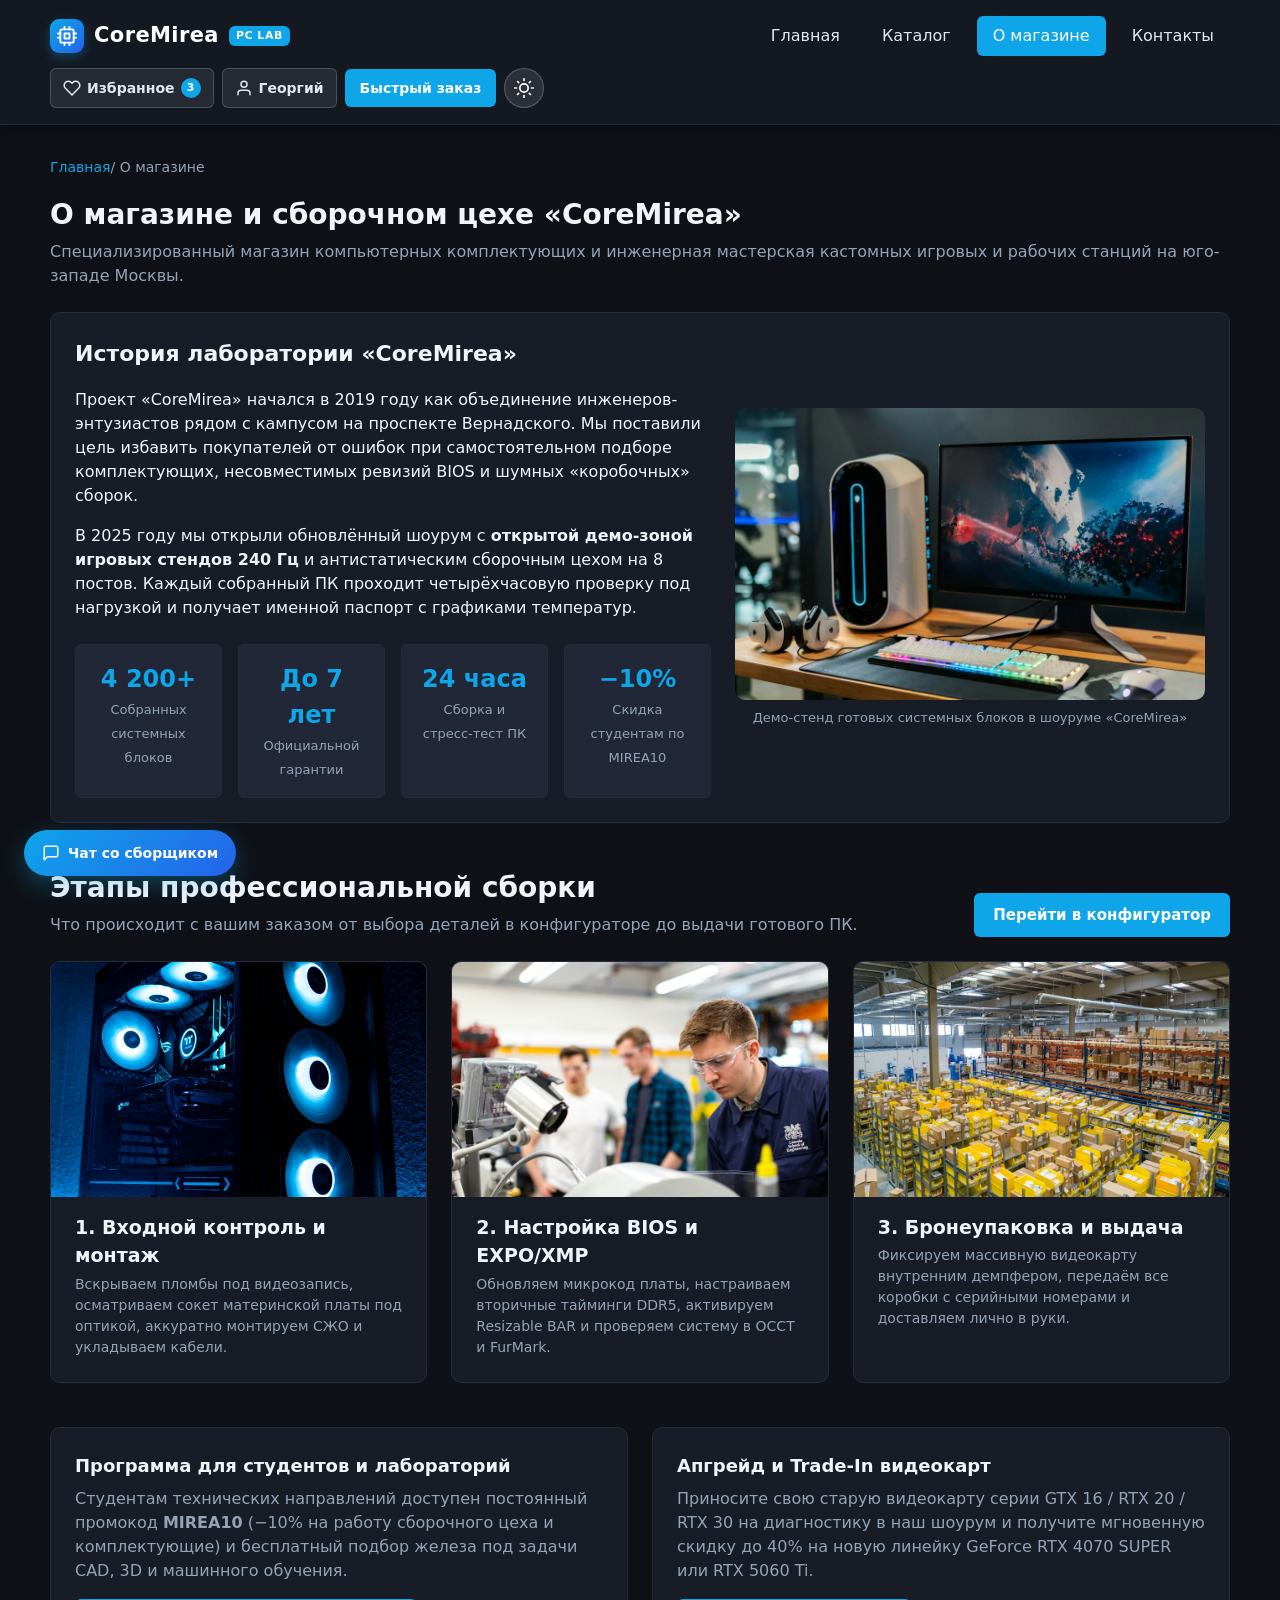
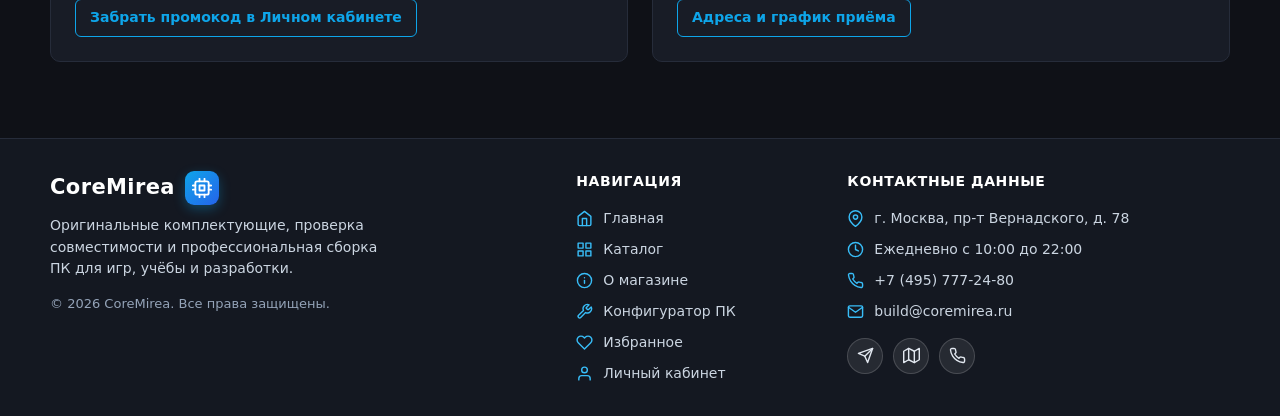
==== about.html @ a287d2fd "feat: redesign store to CoreMirea PC hardware & builder with React UI and dark/light theme" ====
<!DOCTYPE html>
<html lang="ru">
<head>
  <meta charset="UTF-8">
  <meta name="viewport" content="width=device-width, initial-scale=1.0">
  <meta name="description" content="О магазине и сборочном цехе CoreMirea — история инженерной лаборатории ПК, контроль качества, стенды тестирования и гарантия до 7 лет.">
  <title>О магазине — CoreMirea • Лаборатория сборки ПК</title>
  <link rel="stylesheet" href="css/style.css">
  <link rel="stylesheet" href="css/responsive.css">
  <script src="js/store.js" defer></script>
  <script src="js/vendor/react.production.min.js" defer></script>
  <script src="js/vendor/react-dom.production.min.js" defer></script>
  <script src="js/main.js" defer></script>
  <script src="js/react-ui.js" defer></script>
</head>
<body class="page">
  <header class="site-header">
    <div class="site-header__inner">
      <a class="site-header__logo" href="index.html">
        <span class="brand-mark" aria-hidden="true">
          <svg viewBox="0 0 24 24">
            <rect x="4" y="4" width="16" height="16" rx="2"></rect>
            <rect x="9" y="9" width="6" height="6"></rect>
            <line x1="9" y1="1" x2="9" y2="4"></line>
            <line x1="15" y1="1" x2="15" y2="4"></line>
            <line x1="9" y1="20" x2="9" y2="23"></line>
            <line x1="15" y1="20" x2="15" y2="23"></line>
            <line x1="20" y1="9" x2="23" y2="9"></line>
            <line x1="20" y1="14" x2="23" y2="14"></line>
            <line x1="1" y1="9" x2="4" y2="9"></line>
            <line x1="1" y1="14" x2="4" y2="14"></line>
          </svg>
        </span>
        <span>CoreMirea</span>
        <span class="site-header__logo-badge">PC LAB</span>
      </a>

      <nav class="site-nav" aria-label="Основная навигация">
        <ul class="site-nav__list">
          <li class="site-nav__item"><a class="site-nav__link" href="index.html">Главная</a></li>
          <li class="site-nav__item"><a class="site-nav__link" href="catalog.html">Каталог</a></li>
          <li class="site-nav__item"><a class="site-nav__link site-nav__link--active" href="about.html">О магазине</a></li>
          <li class="site-nav__item"><a class="site-nav__link" href="contacts.html">Контакты</a></li>
        </ul>
      </nav>

      <div class="site-header__actions" id="react-header-actions">
        <a class="header-action-link" href="favorites.html">Избранное</a>
        <a class="header-action-link" href="account.html">Кабинет</a>
        <button class="button button--primary button--sm js-quick-order" type="button" data-product-id="1">Быстрый заказ</button>
      </div>
    </div>
  </header>

  <main class="page__main">
    <div class="success-message" id="success-message" role="status" hidden></div>

    <nav class="breadcrumbs" aria-label="Хлебные крошки">
      <a class="breadcrumbs__link" href="index.html">Главная</a>
      <span class="breadcrumbs__current">О магазине</span>
    </nav>

    <section class="section" id="about-company">
      <h1 class="section__title">О магазине и сборочном цехе «CoreMirea»</h1>
      <p class="section__text" style="margin-bottom: 24px;">
        Специализированный магазин компьютерных комплектующих и инженерная мастерская кастомных игровых и рабочих станций на юго-западе Москвы.
      </p>

      <div class="about-store">
        <div class="about-store__content">
          <h2 style="margin-top: 0; font-size: 22px;">История лаборатории «CoreMirea»</h2>
          <p>
            Проект «CoreMirea» начался в 2019 году как объединение инженеров-энтузиастов рядом с кампусом на проспекте Вернадского. Мы поставили цель избавить покупателей от ошибок при самостоятельном подборе комплектующих, несовместимых ревизий BIOS и шумных «коробочных» сборок.
          </p>
          <p style="margin-bottom: 0;">
            В 2025 году мы открыли обновлённый шоурум с <strong>открытой демо-зоной игровых стендов 240 Гц</strong> и антистатическим сборочным цехом на 8 постов. Каждый собранный ПК проходит четырёхчасовую проверку под нагрузкой и получает именной паспорт с графиками температур.
          </p>

          <div class="store-stats">
            <div class="store-stats__item">
              <span class="store-stats__value">4 200+</span>
              <span class="store-stats__label">Собранных системных блоков</span>
            </div>
            <div class="store-stats__item">
              <span class="store-stats__value">До 7 лет</span>
              <span class="store-stats__label">Официальной гарантии</span>
            </div>
            <div class="store-stats__item">
              <span class="store-stats__value">24 часа</span>
              <span class="store-stats__label">Сборка и стресс-тест ПК</span>
            </div>
            <div class="store-stats__item">
              <span class="store-stats__value">−10%</span>
              <span class="store-stats__label">Скидка студентам по MIREA10</span>
            </div>
          </div>
        </div>

        <figure class="about-store__figure">
          <img
            class="about-store__image"
            src="images/about-store.jpg"
            alt="Демонстрационный игровой стенд в шоуруме CoreMirea"
            width="900"
            height="560"
          >
          <figcaption class="about-store__caption">
            Демо-стенд готовых системных блоков в шоуруме «CoreMirea»
          </figcaption>
        </figure>
      </div>
    </section>

    <section class="section">
      <div class="section__header">
        <div>
          <h2 class="section__title">Этапы профессиональной сборки</h2>
          <p class="section__text">Что происходит с вашим заказом от выбора деталей в конфигураторе до выдачи готового ПК.</p>
        </div>
        <a class="button button--primary" href="order.html">Перейти в конфигуратор</a>
      </div>

      <div class="advantages-grid">
        <article class="advantage-card">
          <img class="advantage-card__image" src="images/adv-custom.jpg" alt="Сборка и укладка кабелей" width="700" height="440" loading="lazy">
          <div class="advantage-card__body">
            <h3 class="advantage-card__title">1. Входной контроль и монтаж</h3>
            <p class="advantage-card__text">
              Вскрываем пломбы под видеозапись, осматриваем сокет материнской платы под оптикой, аккуратно монтируем СЖО и укладываем кабели.
            </p>
          </div>
        </article>

        <article class="advantage-card">
          <img class="advantage-card__image" src="images/adv-stress.jpg" alt="Прошивка BIOS и стресс-тестирование" width="700" height="440" loading="lazy">
          <div class="advantage-card__body">
            <h3 class="advantage-card__title">2. Настройка BIOS и EXPO/XMP</h3>
            <p class="advantage-card__text">
              Обновляем микрокод платы, настраиваем вторичные тайминги DDR5, активируем Resizable BAR и проверяем систему в OCCT и FurMark.
            </p>
          </div>
        </article>

        <article class="advantage-card">
          <img class="advantage-card__image" src="images/adv-delivery.jpg" alt="Упаковка и бережная доставка" width="700" height="440" loading="lazy">
          <div class="advantage-card__body">
            <h3 class="advantage-card__title">3. Бронеупаковка и выдача</h3>
            <p class="advantage-card__text">
              Фиксируем массивную видеокарту внутренним демпфером, передаём все коробки с серийными номерами и доставляем лично в руки.
            </p>
          </div>
        </article>
      </div>
    </section>

    <section class="section">
      <div class="contacts-grid">
        <article class="contact-card">
          <h2 class="contact-card__title">Программа для студентов и лабораторий</h2>
          <p class="section__text" style="margin-bottom: 16px;">
            Студентам технических направлений доступен постоянный промокод <strong>MIREA10</strong> (−10% на работу сборочного цеха и комплектующие) и бесплатный подбор железа под задачи CAD, 3D и машинного обучения.
          </p>
          <div>
            <a class="button button--secondary button--sm" href="account.html">Забрать промокод в Личном кабинете</a>
          </div>
        </article>

        <article class="contact-card">
          <h2 class="contact-card__title">Апгрейд и Trade-In видеокарт</h2>
          <p class="section__text" style="margin-bottom: 16px;">
            Приносите свою старую видеокарту серии GTX 16 / RTX 20 / RTX 30 на диагностику в наш шоурум и получите мгновенную скидку до 40% на новую линейку GeForce RTX 4070 SUPER или RTX 5060 Ti.
          </p>
          <div>
            <a class="button button--secondary button--sm" href="contacts.html">Адреса и график приёма</a>
          </div>
        </article>
      </div>
    </section>
  </main>

  <footer class="site-footer">
    <div class="site-footer__inner">
      <div class="site-footer__grid">
        <div class="site-footer__col site-footer__col--brand">
          <a class="site-footer__logo" href="index.html">
            <span>CoreMirea</span>
            <span class="brand-mark" aria-hidden="true">
              <svg viewBox="0 0 24 24">
                <rect x="4" y="4" width="16" height="16" rx="2"></rect>
                <rect x="9" y="9" width="6" height="6"></rect>
                <line x1="9" y1="1" x2="9" y2="4"></line>
                <line x1="15" y1="1" x2="15" y2="4"></line>
                <line x1="9" y1="20" x2="9" y2="23"></line>
                <line x1="15" y1="20" x2="15" y2="23"></line>
                <line x1="20" y1="9" x2="23" y2="9"></line>
                <line x1="20" y1="14" x2="23" y2="14"></line>
                <line x1="1" y1="9" x2="4" y2="9"></line>
                <line x1="1" y1="14" x2="4" y2="14"></line>
              </svg>
            </span>
          </a>
          <p class="site-footer__slogan">
            Оригинальные комплектующие, проверка совместимости и профессиональная сборка ПК для игр, учёбы и разработки.
          </p>
          <p class="site-footer__copy">&copy; 2026 CoreMirea. Все права защищены.</p>
        </div>

        <nav class="site-footer__col site-footer__col--nav" aria-label="Навигация в подвале">
          <h3 class="site-footer__title">Навигация</h3>
          <ul class="site-footer__list">
            <li class="site-footer__item">
              <a class="site-footer__link" href="index.html">
                <svg class="site-footer__icon" viewBox="0 0 24 24" aria-hidden="true">
                  <path d="M3 9l9-7 9 7v11a2 2 0 0 1-2 2H5a2 2 0 0 1-2-2z"></path>
                  <polyline points="9 22 9 12 15 12 15 22"></polyline>
                </svg>
                <span>Главная</span>
              </a>
            </li>
            <li class="site-footer__item">
              <a class="site-footer__link" href="catalog.html">
                <svg class="site-footer__icon" viewBox="0 0 24 24" aria-hidden="true">
                  <rect x="3" y="3" width="7" height="7"></rect>
                  <rect x="14" y="3" width="7" height="7"></rect>
                  <rect x="14" y="14" width="7" height="7"></rect>
                  <rect x="3" y="14" width="7" height="7"></rect>
                </svg>
                <span>Каталог</span>
              </a>
            </li>
            <li class="site-footer__item">
              <a class="site-footer__link" href="about.html">
                <svg class="site-footer__icon" viewBox="0 0 24 24" aria-hidden="true">
                  <circle cx="12" cy="12" r="10"></circle>
                  <line x1="12" y1="16" x2="12" y2="12"></line>
                  <line x1="12" y1="8" x2="12.01" y2="8"></line>
                </svg>
                <span>О магазине</span>
              </a>
            </li>
            <li class="site-footer__item">
              <a class="site-footer__link" href="order.html">
                <svg class="site-footer__icon" viewBox="0 0 24 24" aria-hidden="true">
                  <path d="M14.7 6.3a1 1 0 0 0 0 1.4l1.6 1.6a1 1 0 0 0 1.4 0l3.77-3.77a6 6 0 0 1-7.94 7.94l-6.91 6.91a2.12 2.12 0 0 1-3-3l6.91-6.91a6 6 0 0 1 7.94-7.94l-3.76 3.76z"></path>
                </svg>
                <span>Конфигуратор ПК</span>
              </a>
            </li>
            <li class="site-footer__item">
              <a class="site-footer__link" href="favorites.html">
                <svg class="site-footer__icon" viewBox="0 0 24 24" aria-hidden="true">
                  <path d="M20.84 4.61a5.5 5.5 0 0 0-7.78 0L12 5.67l-1.06-1.06a5.5 5.5 0 0 0-7.78 7.78l1.06 1.06L12 21.23l7.78-7.78 1.06-1.06a5.5 5.5 0 0 0 0-7.78z"></path>
                </svg>
                <span>Избранное</span>
              </a>
            </li>
            <li class="site-footer__item">
              <a class="site-footer__link" href="account.html">
                <svg class="site-footer__icon" viewBox="0 0 24 24" aria-hidden="true">
                  <path d="M20 21v-2a4 4 0 0 0-4-4H8a4 4 0 0 0-4 4v2"></path>
                  <circle cx="12" cy="7" r="4"></circle>
                </svg>
                <span>Личный кабинет</span>
              </a>
            </li>
          </ul>
        </nav>

        <div class="site-footer__col site-footer__col--contacts">
          <h3 class="site-footer__title">Контактные данные</h3>
          <ul class="site-footer__list">
            <li class="site-footer__item">
              <svg class="site-footer__icon" viewBox="0 0 24 24" aria-hidden="true">
                <path d="M21 10c0 7-9 13-9 13s-9-6-9-13a9 9 0 0 1 18 0z"></path>
                <circle cx="12" cy="10" r="3"></circle>
              </svg>
              <span>г. Москва, пр-т Вернадского, д. 78</span>
            </li>
            <li class="site-footer__item">
              <svg class="site-footer__icon" viewBox="0 0 24 24" aria-hidden="true">
                <circle cx="12" cy="12" r="10"></circle>
                <polyline points="12 6 12 12 16 14"></polyline>
              </svg>
              <span>Ежедневно с 10:00 до 22:00</span>
            </li>
            <li class="site-footer__item">
              <svg class="site-footer__icon" viewBox="0 0 24 24" aria-hidden="true">
                <path d="M22 16.92v3a2 2 0 0 1-2.18 2 19.79 19.79 0 0 1-8.63-3.07 19.5 19.5 0 0 1-6-6 19.79 19.79 0 0 1-3.07-8.67A2 2 0 0 1 4.11 2h3a2 2 0 0 1 2 1.72 12.84 12.84 0 0 0 .7 2.81 2 2 0 0 1-.45 2.11L8.09 9.91a16 16 0 0 0 6 6l1.27-1.27a2 2 0 0 1 2.11-.45 12.84 12.84 0 0 0 2.81.7A2 2 0 0 1 22 16.92z"></path>
              </svg>
              <a class="site-footer__link" href="tel:+74957772480">+7 (495) 777-24-80</a>
            </li>
            <li class="site-footer__item">
              <svg class="site-footer__icon" viewBox="0 0 24 24" aria-hidden="true">
                <path d="M4 4h16c1.1 0 2 .9 2 2v12c0 1.1-.9 2-2 2H4c-1.1 0-2-.9-2-2V6c0-1.1.9-2 2-2z"></path>
                <polyline points="22,6 12,13 2,6"></polyline>
              </svg>
              <a class="site-footer__link" href="mailto:build@coremirea.ru">build@coremirea.ru</a>
            </li>
          </ul>

          <div class="site-footer__socials">
            <a class="site-footer__social-link" href="contacts.html" aria-label="Telegram-канал CoreMirea" title="Telegram">
              <svg viewBox="0 0 24 24" aria-hidden="true">
                <line x1="22" y1="2" x2="11" y2="13"></line>
                <polygon points="22 2 15 22 11 13 2 9 22 2"></polygon>
              </svg>
            </a>
            <a class="site-footer__social-link" href="contacts.html#map" aria-label="Схема проезда" title="Карта проезда">
              <svg viewBox="0 0 24 24" aria-hidden="true">
                <polygon points="1 6 1 22 8 18 16 22 23 18 23 2 16 6 8 2 1 6"></polygon>
                <line x1="8" y1="2" x2="8" y2="18"></line>
                <line x1="16" y1="6" x2="16" y2="22"></line>
              </svg>
            </a>
            <a class="site-footer__social-link" href="tel:+74957772480" aria-label="Позвонить в сборочный цех" title="Позвонить">
              <svg viewBox="0 0 24 24" aria-hidden="true">
                <path d="M22 16.92v3a2 2 0 0 1-2.18 2 19.79 19.79 0 0 1-8.63-3.07 19.5 19.5 0 0 1-6-6 19.79 19.79 0 0 1-3.07-8.67A2 2 0 0 1 4.11 2h3a2 2 0 0 1 2 1.72 12.84 12.84 0 0 0 .7 2.81 2 2 0 0 1-.45 2.11L8.09 9.91a16 16 0 0 0 6 6l1.27-1.27a2 2 0 0 1 2.11-.45 12.84 12.84 0 0 0 2.81.7A2 2 0 0 1 22 16.92z"></path>
              </svg>
            </a>
          </div>
        </div>
      </div>
    </div>
  </footer>

  <div id="react-chat-root"></div>

  <button class="scroll-top" type="button" id="scroll-top" hidden aria-label="Прокрутить страницу наверх">
    <span class="scroll-top__dot" aria-hidden="true"></span>
    <span>Наверх</span>
  </button>

  <dialog class="order-dialog" id="order-dialog" aria-labelledby="order-dialog-title">
    <div class="order-dialog__inner">
      <button class="order-dialog__close" type="button" id="close-order-dialog-cross" aria-label="Закрыть окно">&times;</button>
      <h2 class="order-dialog__title" id="order-dialog-title">Быстрый заказ комплектующего</h2>
      <p class="order-dialog__product" id="dialog-product-name">Вы выбрали: GeForce RTX 4070 SUPER</p>

      <form class="order-form" id="order-form" action="#" method="post" novalidate>
        <div class="order-form__field">
          <label class="order-form__label" for="quick-product">
            Комплектующее <span class="order-form__required" aria-hidden="true">*</span>
          </label>
          <select class="order-form__select" id="quick-product" name="product" required>
            <option value="1">Palit GeForce RTX 4070 SUPER 12GB — 83 490 руб.</option>
            <option value="2">AMD Ryzen 7 7800X3D OEM (AM5) — 30 750 руб.</option>
            <option value="3">G.Skill Trident Z5 RGB 32 ГБ DDR5-6000 — 13 490 руб.</option>
            <option value="4">SSD Samsung 980 PRO 1 ТБ NVMe — 11 990 руб.</option>
            <option value="5">PNY GeForce RTX 5060 Ti 16GB — 56 990 руб.</option>
            <option value="6">Intel Core i5-14600KF OEM (LGA 1700) — 21 890 руб.</option>
            <option value="7">ASUS TUF GAMING B650-PLUS WIFI — 20 490 руб.</option>
            <option value="8">ASUS ROG STRIX B760-F GAMING WIFI — 23 990 руб.</option>
            <option value="9">СЖО Corsair iCUE H150i RGB 360 мм — 15 990 руб.</option>
            <option value="10">БП Corsair RM850e 850W 80+ Gold — 12 990 руб.</option>
            <option value="11">Корпус Thermaltake View ARGB TG — 9 490 руб.</option>
          </select>
        </div>

        <div class="order-form__row">
          <div class="order-form__field">
            <label class="order-form__label" for="order-qty">Количество, шт.</label>
            <input class="order-form__input" id="order-qty" name="qty" type="number" min="1" max="10" value="1" required>
          </div>
          <div class="order-form__field">
            <label class="order-form__label" for="order-delivery">Получение</label>
            <select class="order-form__select" id="order-delivery" name="delivery">
              <option value="pickup">Самовывоз (Вернадского, 78)</option>
              <option value="courier">Курьер по Москве</option>
              <option value="express">Экспресс за 2 часа</option>
            </select>
          </div>
        </div>

        <div class="order-form__row">
          <div class="order-form__field">
            <label class="order-form__label" for="order-name">
              Ваше имя <span class="order-form__required" aria-hidden="true">*</span>
            </label>
            <input class="order-form__input" id="order-name" name="name" type="text" minlength="2" placeholder="Введите имя" required>
          </div>
          <div class="order-form__field">
            <label class="order-form__label" for="order-phone">
              Телефон <span class="order-form__required" aria-hidden="true">*</span>
            </label>
            <input class="order-form__input" id="order-phone" name="phone" type="tel" placeholder="+7 (900) 000-00-00" required>
          </div>
        </div>

        <div class="order-form__field">
          <label class="order-form__label" for="order-email">E-mail для резерва</label>
          <input class="order-form__input" id="order-email" name="email" type="email" placeholder="mail@example.ru">
        </div>

        <div class="order-form__field order-form__field--checkbox">
          <label class="order-form__label" for="order-agreement">
            <input id="order-agreement" name="agreement" type="checkbox" required checked>
            <span>Согласен с условиями гарантии и обработкой персональных данных *</span>
          </label>
        </div>

        <div class="order-form__actions">
          <button class="button button--primary" type="submit">Подтвердить резерв</button>
          <button class="button button--secondary" type="reset">Очистить</button>
          <button class="button button--secondary" type="button" id="close-order-dialog">Закрыть</button>
        </div>
      </form>
    </div>
  </dialog>
</body>
</html>
---- css/style.css ----
/* ===============================
   1. Переменные проекта и темы
   =============================== */

:root {
  /* Тёмная тема по умолчанию (стиль флагманского техно-шоурума) */
  --color-bg: #0f1117;
  --color-text: #f1f5f9;
  --color-muted: #94a3b8;
  --color-primary: #0ea5e9;
  --color-primary-dark: #0284c7;
  --color-primary-light: #38bdf8;
  --color-primary-glow: rgba(14, 165, 233, 0.32);
  --color-accent: #141821;
  --color-border: #262c3a;
  --color-surface: #181c26;
  --color-surface-alt: #212736;
  --color-surface-accent: #132235;
  --color-danger: #ef4444;
  --color-danger-bg: rgba(239, 68, 68, 0.14);
  --color-success: #22c55e;
  --color-success-bg: #12281c;
  --color-success-text: #86efac;
  --color-warning: #f59e0b;
  --color-warning-bg: #291d0a;
  --color-warning-text: #fde68a;
  --color-pro: #a855f7;
  --color-pro-bg: rgba(168, 85, 247, 0.18);
  --color-pro-text: #e9d5ff;
  --color-white: #ffffff;
  --scheme-mode: dark;

  /* Отступы */
  --space-xs: 4px;
  --space-sm: 8px;
  --space-md: 16px;
  --space-lg: 24px;
  --space-xl: 32px;
  --space-2xl: 48px;

  /* Скругления */
  --radius-sm: 6px;
  --radius-md: 10px;
  --radius-lg: 16px;
  --radius-pill: 999px;

  /* Размеры */
  --container-width: 1180px;
}

/* Светлая тема при переключении */
html[data-theme="light"] {
  --color-bg: #f8fafc;
  --color-text: #0f172a;
  --color-muted: #5c6474;
  --color-primary: #0284c7;
  --color-primary-dark: #0369a1;
  --color-primary-light: #0ea5e9;
  --color-primary-glow: rgba(2, 132, 199, 0.24);
  --color-accent: #111827;
  --color-border: #dce1eb;
  --color-surface: #ffffff;
  --color-surface-alt: #f1f5f9;
  --color-surface-accent: #e0f2fe;
  --color-danger: #dc2626;
  --color-danger-bg: #fef2f2;
  --color-success: #168a2f;
  --color-success-bg: #eefaf0;
  --color-success-text: #14532d;
  --color-warning: #d97706;
  --color-warning-bg: #fffbeb;
  --color-warning-text: #92400e;
  --color-pro: #7c3aed;
  --color-pro-bg: #f3e8ff;
  --color-pro-text: #5b21b6;
  --scheme-mode: light;
}

/* ===============================
   2. Базовые стили и утилиты
   =============================== */

*,
*::before,
*::after {
  box-sizing: border-box;
}

html {
  scroll-behavior: smooth;
}

body {
  margin: 0;
  font-family: system-ui, -apple-system, "Segoe UI", Roboto, Arial, sans-serif;
  line-height: 1.5;
  color: var(--color-text);
  background-color: var(--color-bg);
  transition: background-color 0.35s ease, color 0.35s ease;
}

/* Плавная смена темы для всех компонентов */
.site-header,
.site-footer,
.hero,
.advantage-card,
.product-card,
.review-card,
.catalog-filters,
.filters-form__fieldset,
.about-store,
.store-stats__item,
.contact-card,
.faq__item,
.order-form__fieldset,
.order-form__input,
.order-form__select,
.order-form__textarea,
.addon-option,
.order-summary,
.table-wrapper,
.product-table__cell,
.order-dialog,
.chat-widget__window,
.chat-widget__header,
.chat-widget__form,
.chat-widget__input,
.chat-msg,
.chat-widget__chip,
.account-card,
.promo-card,
.order-history-card,
.empty-state,
.success-message,
.alert-box {
  transition:
    background-color 0.35s ease,
    color 0.35s ease,
    border-color 0.35s ease,
    box-shadow 0.35s ease;
}

a {
  color: var(--color-primary);
  transition: color 0.2s ease, background-color 0.2s ease;
}

a:hover {
  color: var(--color-primary-light);
}

a:focus-visible {
  outline: 2px solid var(--color-primary);
  outline-offset: 3px;
}

:target {
  outline: 2px dashed var(--color-primary);
  outline-offset: 4px;
}

.visually-hidden {
  position: absolute;
  width: 1px;
  height: 1px;
  padding: 0;
  margin: -1px;
  overflow: hidden;
  clip: rect(0, 0, 0, 0);
  white-space: nowrap;
  border: 0;
}

.text-muted {
  color: var(--color-muted);
}

/* ===============================
   3. Каркас страницы
   =============================== */

.page {
  min-height: 100vh;
  display: flex;
  flex-direction: column;
}

.page__main {
  flex: 1;
  padding: var(--space-lg) var(--space-md);
}

.page--locked {
  position: fixed;
  width: 100%;
  overflow-y: scroll;
}

/* ===============================
   4. Шапка, логотип и навигация
   =============================== */

.site-header {
  background-color: var(--color-accent);
  color: var(--color-white);
  border-bottom: 1px solid var(--color-border);
  box-shadow: 0 4px 18px rgba(0, 0, 0, 0.35);
}

.site-header__inner {
  display: flex;
  justify-content: space-between;
  align-items: center;
  flex-wrap: wrap;
  gap: var(--space-md);
  max-width: var(--container-width);
  margin: 0 auto;
  padding: var(--space-md) var(--space-lg);
}

.site-header__logo,
.site-footer__logo {
  display: inline-flex;
  align-items: center;
  gap: 10px;
  font-size: 21px;
  font-weight: 800;
  letter-spacing: 0.4px;
  color: var(--color-white);
  text-decoration: none;
}

.site-header__logo:hover,
.site-footer__logo:hover {
  color: var(--color-primary-light);
}

.brand-mark {
  display: inline-flex;
  align-items: center;
  justify-content: center;
  width: 34px;
  height: 34px;
  border-radius: 9px;
  background: linear-gradient(135deg, var(--color-primary) 0%, #2563eb 100%);
  color: var(--color-white);
  box-shadow: 0 4px 12px var(--color-primary-glow);
  flex-shrink: 0;
}

.brand-mark svg {
  width: 20px;
  height: 20px;
  fill: none;
  stroke: currentColor;
  stroke-width: 2.2;
  stroke-linecap: round;
  stroke-linejoin: round;
}

.site-header__logo-badge {
  display: inline-block;
  padding: 2px 7px;
  font-size: 11px;
  font-weight: 700;
  text-transform: uppercase;
  letter-spacing: 0.5px;
  background-color: var(--color-primary);
  color: var(--color-white);
  border-radius: var(--radius-sm);
}

.site-nav__list {
  display: flex;
  flex-wrap: wrap;
  justify-content: center;
  align-items: center;
  gap: var(--space-xs);
  margin: 0;
  padding: 0;
  list-style: none;
}

.site-nav__link {
  display: inline-block;
  padding: 8px 14px;
  color: #e2e8f0;
  text-decoration: none;
  font-weight: 500;
  border-radius: var(--radius-sm);
}

.site-nav__link:hover {
  color: var(--color-white);
  background-color: rgba(255, 255, 255, 0.1);
}

.site-nav__link:focus-visible {
  outline: 2px solid var(--color-white);
  outline-offset: 2px;
}

.site-nav__link--active {
  color: var(--color-white);
  background-color: var(--color-primary);
}

.site-nav__link--active:hover {
  background-color: var(--color-primary-dark);
}

.site-header__actions {
  display: flex;
  align-items: center;
  flex-wrap: wrap;
  gap: var(--space-sm);
}

.header-action-link {
  position: relative;
  display: inline-flex;
  align-items: center;
  gap: 6px;
  min-height: 40px;
  padding: 6px 12px;
  font-size: 14px;
  font-weight: 600;
  color: #e2e8f0;
  text-decoration: none;
  background-color: rgba(255, 255, 255, 0.08);
  border: 1px solid rgba(255, 255, 255, 0.18);
  border-radius: var(--radius-sm);
  transition: background-color 0.2s ease, border-color 0.2s ease, color 0.2s ease;
}

.header-action-link:hover,
.header-action-link--active {
  color: var(--color-white);
  background-color: rgba(14, 165, 233, 0.22);
  border-color: var(--color-primary);
}

.header-action-link svg {
  width: 18px;
  height: 18px;
  fill: none;
  stroke: currentColor;
  stroke-width: 2;
  stroke-linecap: round;
  stroke-linejoin: round;
}

.header-action-link__badge {
  display: inline-flex;
  align-items: center;
  justify-content: center;
  min-width: 20px;
  height: 20px;
  padding: 0 6px;
  font-size: 11px;
  font-weight: 700;
  color: var(--color-white);
  background-color: var(--color-primary);
  border-radius: var(--radius-pill);
}

.theme-toggle {
  display: inline-flex;
  align-items: center;
  justify-content: center;
  width: 40px;
  height: 40px;
  padding: 0;
  color: var(--color-white);
  background-color: rgba(255, 255, 255, 0.1);
  border: 1px solid rgba(255, 255, 255, 0.22);
  border-radius: 50%;
  cursor: pointer;
  transition: background-color 0.2s ease, border-color 0.2s ease, transform 0.2s ease, color 0.2s ease;
}

.theme-toggle svg {
  width: 20px;
  height: 20px;
  fill: none;
  stroke: currentColor;
  stroke-width: 2;
  stroke-linecap: round;
  stroke-linejoin: round;
}

.theme-toggle:hover {
  color: var(--color-primary-light);
  background-color: rgba(255, 255, 255, 0.16);
  border-color: var(--color-primary);
  transform: rotate(14deg);
}

.theme-toggle:focus-visible {
  outline: 2px solid var(--color-primary);
  outline-offset: 2px;
}

/* ===============================
   5. Хлебные крошки
   =============================== */

.breadcrumbs {
  max-width: var(--container-width);
  margin: 0 auto var(--space-md);
  font-size: 14px;
  color: var(--color-muted);
}

.breadcrumbs__link {
  color: var(--color-primary);
  text-decoration: none;
}

.breadcrumbs__link:hover {
  text-decoration: underline;
}

.breadcrumbs__link--inner::before,
.breadcrumbs__current::before {
  content: " / ";
  color: var(--color-muted);
}

/* ===============================
   6. Кнопки
   =============================== */

.button {
  display: inline-flex;
  align-items: center;
  justify-content: center;
  gap: 6px;
  min-height: 44px;
  padding: 10px 18px;
  border: 1px solid transparent;
  border-radius: var(--radius-sm);
  font: inherit;
  font-size: 15px;
  font-weight: 600;
  text-decoration: none;
  text-align: center;
  cursor: pointer;
  transition: background-color 0.2s ease, color 0.2s ease, border-color 0.2s ease, transform 0.1s ease, box-shadow 0.2s ease;
}

.button:active:not(:disabled) {
  transform: translateY(1px);
}

.button--primary {
  color: var(--color-white);
  background-color: var(--color-primary);
}

.button--primary:hover {
  color: var(--color-white);
  background-color: var(--color-primary-dark);
}

.button--secondary {
  color: var(--color-primary);
  background-color: transparent;
  border-color: var(--color-primary);
}

.button--secondary:hover {
  color: var(--color-white);
  background-color: var(--color-primary);
}

.button--outline-light {
  color: var(--color-white);
  background-color: rgba(255, 255, 255, 0.08);
  border-color: rgba(255, 255, 255, 0.32);
}

.button--outline-light:hover {
  color: #0f172a;
  background-color: var(--color-white);
}

.button--sm {
  min-height: 38px;
  padding: 7px 14px;
  font-size: 14px;
}

.button--lg {
  padding: 12px 24px;
  font-size: 16px;
}

.button:focus-visible {
  outline: 2px solid var(--color-primary);
  outline-offset: 3px;
}

.button:disabled,
.button--disabled {
  opacity: 0.58;
  cursor: not-allowed;
}

/* ===============================
   7. Hero-блок и секции
   =============================== */

.hero {
  max-width: var(--container-width);
  margin: 0 auto var(--space-xl);
  padding: var(--space-xl);
  display: grid;
  gap: var(--space-xl);
  align-items: center;
  background: radial-gradient(circle at top right, rgba(14, 165, 233, 0.16), transparent 55%), #141923;
  border: 1px solid var(--color-border);
  color: var(--color-white);
  border-radius: var(--radius-lg);
  box-shadow: 0 16px 40px rgba(0, 0, 0, 0.28);
}

.hero__content {
  display: flex;
  flex-direction: column;
  align-items: flex-start;
  gap: var(--space-md);
}

.hero__meta {
  display: flex;
  flex-wrap: wrap;
  align-items: center;
  gap: var(--space-sm);
  font-size: 14px;
  color: #cbd5e1;
}

.hero__tag {
  padding: 3px 10px;
  font-size: 12px;
  font-weight: 700;
  text-transform: uppercase;
  background-color: var(--color-primary);
  color: var(--color-white);
  border-radius: var(--radius-sm);
}

.hero__spec {
  padding: 2px 8px;
  font-weight: 700;
  border: 1px solid rgba(255, 255, 255, 0.32);
  border-radius: var(--radius-sm);
}

.hero__title {
  margin: 0;
  font-size: clamp(28px, 4vw, 44px);
  font-weight: 800;
  line-height: 1.12;
  color: var(--color-white);
}

.hero__text {
  max-width: 620px;
  margin: 0;
  font-size: 16px;
  color: #cbd5e1;
}

.hero__chips-label {
  display: block;
  margin-bottom: 6px;
  font-size: 13px;
  color: #94a3b8;
}

.hero__chips-list {
  display: flex;
  flex-wrap: wrap;
  gap: var(--space-sm);
}

.hero__chip {
  display: inline-block;
  padding: 6px 12px;
  font-size: 13px;
  font-weight: 600;
  color: var(--color-white);
  text-decoration: none;
  background-color: rgba(255, 255, 255, 0.08);
  border: 1px solid rgba(255, 255, 255, 0.2);
  border-radius: var(--radius-sm);
}

.hero__chip:hover {
  color: var(--color-white);
  background-color: var(--color-primary);
  border-color: var(--color-primary);
}

.hero__actions {
  display: flex;
  flex-wrap: wrap;
  gap: var(--space-md);
  align-items: center;
}

.hero__media {
  display: block;
  width: 100%;
}

.hero__image {
  display: block;
  width: 100%;
  height: auto;
  aspect-ratio: 16 / 10;
  object-fit: cover;
  border-radius: var(--radius-md);
  border: 1px solid rgba(255, 255, 255, 0.16);
  box-shadow: 0 12px 30px rgba(0, 0, 0, 0.45);
}

.section {
  max-width: var(--container-width);
  margin: 0 auto var(--space-xl);
}

.section__header {
  display: flex;
  justify-content: space-between;
  align-items: flex-end;
  flex-wrap: wrap;
  gap: var(--space-md);
  margin-bottom: var(--space-lg);
}

.section__title {
  margin: 0 0 var(--space-xs);
  font-size: clamp(22px, 3vw, 28px);
  font-weight: 800;
}

.section__text {
  margin: 0;
  color: var(--color-muted);
}

/* ===============================
   8. Блок преимуществ с фотографиями
   =============================== */

.advantages-grid {
  display: grid;
  gap: var(--space-lg);
}

.advantage-card {
  display: flex;
  flex-direction: column;
  overflow: hidden;
  background-color: var(--color-surface);
  border: 1px solid var(--color-border);
  border-radius: var(--radius-md);
  transition: transform 0.2s ease, border-color 0.2s ease, box-shadow 0.2s ease;
}

.advantage-card:hover {
  border-color: var(--color-primary);
  transform: translateY(-3px);
  box-shadow: 0 12px 26px rgba(0, 0, 0, 0.32);
}

.advantage-card__image {
  display: block;
  width: 100%;
  height: auto;
  aspect-ratio: 16 / 10;
  object-fit: cover;
}

.advantage-card__body {
  padding: var(--space-md) var(--space-lg) var(--space-lg);
}

.advantage-card__title {
  margin: 0 0 var(--space-xs);
  font-size: 19px;
  font-weight: 700;
  color: var(--color-text);
}

.advantage-card__text {
  margin: 0;
  font-size: 14px;
  color: var(--color-muted);
}

/* ===============================
   9. Карточки товаров и избранное
   =============================== */

.products-grid {
  display: grid;
  gap: var(--space-lg);
}

.product-card {
  position: relative;
  display: flex;
  flex-direction: column;
  gap: var(--space-sm);
  padding: var(--space-md);
  border: 1px solid var(--color-border);
  border-radius: var(--radius-md);
  background-color: var(--color-surface);
  box-shadow: 0 4px 14px rgba(0, 0, 0, 0.08);
  transition: transform 0.2s ease, border-color 0.2s ease, box-shadow 0.2s ease;
}

.product-card:hover {
  border-color: var(--color-primary);
  transform: translateY(-3px);
  box-shadow: 0 12px 28px rgba(0, 0, 0, 0.38);
}

.product-card--featured {
  border-color: var(--color-primary);
}

.product-card--discount {
  border-color: var(--color-warning);
}

.product-card--new {
  border-color: var(--color-pro);
}

.product-card--unavailable {
  opacity: 0.82;
  background-color: var(--color-surface-alt);
}

.product-card__media {
  position: relative;
  overflow: hidden;
  border-radius: var(--radius-sm);
  background-color: var(--color-surface-alt);
}

.product-card__image {
  display: block;
  width: 100%;
  height: auto;
  aspect-ratio: 4 / 3;
  object-fit: cover;
  border-radius: var(--radius-sm);
  transition: transform 0.3s ease;
}

.product-card:hover .product-card__image {
  transform: scale(1.03);
}

.product-card--unavailable .product-card__image {
  filter: grayscale(0.6);
}

.product-card__badge {
  position: absolute;
  top: var(--space-sm);
  left: var(--space-sm);
  z-index: 2;
  padding: 4px 10px;
  font-size: 12px;
  font-weight: 700;
  color: var(--color-white);
  background-color: var(--color-primary);
  border-radius: var(--radius-sm);
  box-shadow: 0 2px 8px rgba(0, 0, 0, 0.3);
}

.product-card--discount .product-card__badge {
  background-color: var(--color-warning);
  color: #111827;
}

.product-card--new .product-card__badge {
  background-color: var(--color-pro);
}

.fav-btn {
  position: absolute;
  top: var(--space-sm);
  right: var(--space-sm);
  z-index: 2;
  display: inline-flex;
  align-items: center;
  justify-content: center;
  width: 36px;
  height: 36px;
  padding: 0;
  color: var(--color-white);
  background-color: rgba(15, 23, 42, 0.78);
  border: 1px solid rgba(255, 255, 255, 0.25);
  border-radius: 50%;
  cursor: pointer;
  transition: transform 0.15s ease, background-color 0.2s ease, border-color 0.2s ease, color 0.2s ease;
}

.fav-btn svg {
  width: 18px;
  height: 18px;
  fill: none;
  stroke: currentColor;
  stroke-width: 2;
  stroke-linecap: round;
  stroke-linejoin: round;
}

.fav-btn:hover {
  transform: scale(1.08);
  border-color: var(--color-danger);
}

.fav-btn--active {
  color: #fb7185;
  background-color: rgba(239, 68, 68, 0.22);
  border-color: #fb7185;
}

.fav-btn--active svg {
  fill: currentColor;
}

.product-card__meta {
  display: flex;
  justify-content: space-between;
  align-items: center;
  gap: var(--space-xs);
  font-size: 12px;
  color: var(--color-muted);
}

.product-card__category {
  font-weight: 600;
  color: var(--color-primary);
}

.product-card__title {
  margin: 0;
  font-size: 18px;
  font-weight: 700;
  color: var(--color-text);
}

.product-card__title-link {
  color: inherit;
  text-decoration: none;
}

.product-card__title-link:hover {
  color: var(--color-primary);
}

.product-card__description {
  margin: 0;
  font-size: 14px;
  color: var(--color-muted);
}

.product-card__price-row {
  display: flex;
  align-items: baseline;
  flex-wrap: wrap;
  gap: var(--space-sm);
  margin-top: var(--space-xs);
}

.product-card__price {
  margin: 0;
  font-size: 18px;
  font-weight: 800;
  color: var(--color-text);
}

.product-card__old-price {
  font-size: 14px;
  font-weight: 500;
  color: var(--color-muted);
}

.product-card__actions {
  display: flex;
  flex-wrap: wrap;
  gap: var(--space-sm);
  margin-top: auto;
  padding-top: var(--space-sm);
}

.product-card__button {
  flex: 1 1 auto;
}

/* ===============================
   10. Отзывы покупателей
   =============================== */

.reviews__list {
  display: grid;
  gap: var(--space-lg);
}

.review-card {
  display: flex;
  flex-direction: column;
  padding: var(--space-lg);
  background-color: var(--color-surface);
  border: 1px solid var(--color-border);
  border-left: 4px solid var(--color-primary);
  border-radius: var(--radius-md);
}

.review-card__top {
  display: flex;
  justify-content: space-between;
  align-items: center;
  gap: var(--space-sm);
  margin-bottom: 4px;
}

.review-card__author {
  font-size: 16px;
  font-weight: 700;
  color: var(--color-text);
}

.review-card__rating {
  font-size: 14px;
  font-weight: 700;
  color: var(--color-warning);
}

.review-card__meta {
  margin: 0 0 var(--space-sm);
  font-size: 13px;
  color: var(--color-muted);
}

.review-card__text {
  margin: 0;
  font-size: 14px;
  color: var(--color-text);
}

/* ===============================
   11. Каталог, живой поиск и фильтры
   =============================== */

.catalog-layout {
  max-width: var(--container-width);
  margin: 0 auto var(--space-xl);
  display: grid;
  gap: var(--space-lg);
}

.catalog-filters {
  padding: var(--space-md);
  border: 1px solid var(--color-border);
  border-radius: var(--radius-md);
  background-color: var(--color-surface);
}

.catalog-filters__title {
  margin: 0 0 var(--space-md);
  font-size: 20px;
}

.filters-form {
  display: grid;
  gap: var(--space-md);
}

.filters-form__fieldset {
  margin: 0;
  padding: var(--space-md);
  border: 1px solid var(--color-border);
  border-radius: var(--radius-sm);
  min-width: 0;
}

.filters-form__legend {
  padding: 0 var(--space-xs);
  font-size: 14px;
  font-weight: 700;
}

.filters-form__label {
  display: flex;
  align-items: center;
  gap: var(--space-sm);
  margin-bottom: var(--space-sm);
  font-size: 14px;
  cursor: pointer;
}

.filters-form__label:last-child {
  margin-bottom: 0;
}

.filters-form__price-grid {
  display: grid;
  grid-template-columns: repeat(2, minmax(0, 1fr));
  gap: var(--space-sm);
}

.filters-form__actions {
  display: flex;
  flex-direction: column;
  gap: var(--space-sm);
}

.catalog-products__header {
  display: flex;
  justify-content: space-between;
  align-items: center;
  flex-wrap: wrap;
  gap: var(--space-sm);
  margin-bottom: var(--space-md);
}

.catalog-products__title {
  margin: 0;
  font-size: 22px;
}

.catalog-products__count {
  margin: 0;
  font-size: 14px;
  font-weight: 600;
  color: var(--color-muted);
}

.catalog-toolbar {
  display: grid;
  gap: var(--space-md);
  margin-bottom: var(--space-lg);
}

.search-box {
  position: relative;
}

.search-box__icon {
  position: absolute;
  left: 12px;
  top: 50%;
  transform: translateY(-50%);
  width: 18px;
  height: 18px;
  color: var(--color-muted);
  pointer-events: none;
  fill: none;
  stroke: currentColor;
  stroke-width: 2;
}

.search-box .order-form__input {
  padding-left: 38px;
}

/* ===============================
   12. О магазине, Контакты, FAQ
   =============================== */

.about-store {
  display: grid;
  gap: var(--space-lg);
  align-items: center;
  padding: var(--space-lg);
  background-color: var(--color-surface);
  border: 1px solid var(--color-border);
  border-radius: var(--radius-md);
}

.about-store__figure {
  margin: 0;
}

.about-store__image {
  display: block;
  width: 100%;
  height: auto;
  border-radius: var(--radius-md);
  object-fit: cover;
}

.about-store__caption {
  margin-top: var(--space-sm);
  font-size: 13px;
  text-align: center;
  color: var(--color-muted);
}

.store-stats {
  display: grid;
  grid-template-columns: repeat(auto-fit, minmax(135px, 1fr));
  gap: var(--space-md);
  margin-top: var(--space-lg);
}

.store-stats__item {
  padding: var(--space-md);
  background-color: var(--color-surface-alt);
  border: 1px solid var(--color-border);
  border-radius: var(--radius-sm);
  text-align: center;
}

.store-stats__value {
  display: block;
  font-size: 24px;
  font-weight: 800;
  color: var(--color-primary);
}

.store-stats__label {
  font-size: 13px;
  color: var(--color-muted);
}

.contacts-grid {
  display: grid;
  gap: var(--space-lg);
}

.contact-card {
  display: flex;
  flex-direction: column;
  padding: var(--space-lg);
  background-color: var(--color-surface);
  border: 1px solid var(--color-border);
  border-radius: var(--radius-md);
}

.contact-card--map {
  padding: var(--space-md);
}

.contact-card__title {
  margin: 0 0 var(--space-sm);
  font-size: 18px;
  font-weight: 700;
}

.contacts-list {
  margin: 0;
  padding-left: 18px;
}

.contacts-list__item {
  margin-bottom: var(--space-sm);
}

.contact-map {
  width: 100%;
  min-height: 250px;
  height: 100%;
  border: 0;
  border-radius: var(--radius-sm);
}

.faq__item {
  margin-bottom: var(--space-sm);
  padding: var(--space-md) var(--space-lg);
  border: 1px solid var(--color-border);
  border-radius: var(--radius-md);
  background-color: var(--color-surface);
}

.faq__question {
  font-weight: 700;
  cursor: pointer;
}

.faq__question:focus-visible {
  outline: 2px solid var(--color-primary);
  outline-offset: 3px;
}

.faq__answer {
  margin: var(--space-sm) 0 0;
  color: var(--color-muted);
}

/* ===============================
   13. Страница товара и таблицы
   =============================== */

.product {
  max-width: var(--container-width);
  margin: 0 auto var(--space-xl);
  padding: var(--space-lg);
  display: grid;
  gap: var(--space-lg);
  background-color: var(--color-surface);
  border: 1px solid var(--color-border);
  border-radius: var(--radius-md);
}

.product__image-wrap {
  position: relative;
}

.product__image {
  display: block;
  width: 100%;
  height: auto;
  aspect-ratio: 4 / 3;
  object-fit: cover;
  border-radius: var(--radius-md);
}

.product__info {
  display: flex;
  flex-direction: column;
  gap: var(--space-sm);
  min-width: 0;
}

.product__meta {
  display: flex;
  flex-wrap: wrap;
  gap: var(--space-sm);
  font-size: 13px;
  color: var(--color-muted);
}

.product__chip {
  padding: 4px 10px;
  font-size: 12px;
  font-weight: 700;
  color: var(--color-primary);
  background-color: var(--color-surface-alt);
  border: 1px solid var(--color-border);
  border-radius: var(--radius-sm);
}

.product__title {
  margin: 0;
  font-size: clamp(24px, 3vw, 32px);
}

.product__description {
  margin: 0;
  color: var(--color-muted);
}

.product__price {
  margin: var(--space-xs) 0;
  font-size: 26px;
  font-weight: 800;
  color: var(--color-text);
}

.product__actions {
  display: flex;
  flex-wrap: wrap;
  gap: var(--space-md);
  margin-top: var(--space-sm);
}

.table-wrapper {
  width: 100%;
  overflow-x: auto;
  -webkit-overflow-scrolling: touch;
  background-color: var(--color-surface);
  border: 1px solid var(--color-border);
  border-radius: var(--radius-md);
  padding: var(--space-md);
}

.product-table {
  width: 100%;
  min-width: 640px;
  border-collapse: collapse;
  color: var(--color-text);
}

.product-table__caption {
  margin-bottom: var(--space-sm);
  font-weight: 700;
  text-align: left;
  color: var(--color-text);
  caption-side: top;
}

.product-table__cell,
.product-table th,
.product-table td {
  padding: 12px 16px;
  border: 1px solid var(--color-border);
  text-align: left;
  color: var(--color-text);
}

.product-table__cell--head {
  background-color: var(--color-surface-alt);
  font-weight: 700;
}

.product-table--compare tbody tr:nth-child(even) {
  background-color: rgba(148, 163, 184, 0.05);
}

.product-table--compare tbody tr:hover {
  background-color: var(--color-surface-accent);
}

.product-table__footer {
  font-size: 14px;
  color: var(--color-muted);
  background-color: var(--color-surface-alt);
}

/* ===============================
   14. Формы, модальное окно и конфигуратор заказа
   =============================== */

.order-dialog {
  width: min(100% - 32px, 560px);
  max-height: calc(100vh - 32px);
  max-height: calc(100dvh - 32px);
  overflow-y: auto;
  padding: 0;
  border: 1px solid var(--color-border);
  border-radius: var(--radius-lg);
  background-color: var(--color-surface);
  color: var(--color-text);
  box-shadow: 0 20px 48px rgba(0, 0, 0, 0.65);
}

.order-dialog::backdrop {
  background-color: rgba(15, 23, 42, 0.68);
}

.order-dialog[open] {
  animation: dialog-show 0.25s ease;
}

@keyframes dialog-show {
  from {
    opacity: 0;
    transform: translateY(-18px);
  }
  to {
    opacity: 1;
    transform: translateY(0);
  }
}

.order-dialog__inner {
  position: relative;
  padding: var(--space-lg);
}

.order-dialog__close {
  position: absolute;
  top: var(--space-md);
  right: var(--space-md);
  width: 38px;
  height: 38px;
  border: none;
  border-radius: 50%;
  font-size: 24px;
  line-height: 1;
  color: var(--color-text);
  background-color: var(--color-surface-alt);
  cursor: pointer;
}

.order-dialog__close:hover {
  background-color: var(--color-border);
}

.order-dialog__title {
  margin: 0 0 var(--space-xs);
  padding-right: 44px;
}

.order-dialog__product {
  margin: 0 0 var(--space-md);
  font-weight: 700;
  color: var(--color-primary);
}

.order-layout {
  max-width: var(--container-width);
  margin: 0 auto var(--space-xl);
  display: grid;
  gap: var(--space-lg);
  align-items: start;
}

.order-form {
  display: grid;
  gap: var(--space-md);
}

.order-form__fieldset {
  display: grid;
  gap: var(--space-md);
  margin: 0;
  padding: var(--space-md);
  min-width: 0;
  border: 1px solid var(--color-border);
  border-radius: var(--radius-md);
  background-color: var(--color-surface);
}

.order-form__legend {
  padding: 0 var(--space-xs);
  font-size: 17px;
  font-weight: 700;
}

.order-form__field {
  display: grid;
  gap: var(--space-xs);
  min-width: 0;
}

.order-form__label {
  font-size: 14px;
  font-weight: 600;
}

.order-form__required {
  color: var(--color-danger);
}

.order-form__input,
.order-form__select,
.order-form__textarea,
.filters-form__input {
  width: 100%;
  min-height: 44px;
  padding: 10px 12px;
  border: 1px solid var(--color-border);
  border-radius: var(--radius-sm);
  font: inherit;
  color: var(--color-text);
  background-color: var(--color-surface-alt);
  color-scheme: var(--scheme-mode);
}

.order-form__textarea {
  min-height: 110px;
  resize: vertical;
}

.order-form__input::placeholder,
.order-form__textarea::placeholder {
  color: var(--color-muted);
}

.order-form__input:hover,
.order-form__select:hover,
.order-form__textarea:hover,
.filters-form__input:hover {
  border-color: var(--color-primary);
}

.order-form__input:focus-visible,
.order-form__select:focus-visible,
.order-form__textarea:focus-visible,
.filters-form__input:focus-visible {
  outline: 2px solid var(--color-primary);
  outline-offset: 2px;
  border-color: var(--color-primary);
}

.order-form__input[aria-invalid="true"],
.order-form__select[aria-invalid="true"],
.order-form__textarea[aria-invalid="true"] {
  border-color: var(--color-danger);
}

.order-form__hint {
  font-size: 12px;
  color: var(--color-muted);
}

.order-form__field--checkbox .order-form__label {
  display: flex;
  align-items: center;
  gap: var(--space-sm);
  font-weight: 400;
  cursor: pointer;
}

.order-form__actions {
  display: flex;
  flex-wrap: wrap;
  gap: var(--space-sm);
  margin-top: var(--space-xs);
}

.addons-list {
  display: flex;
  flex-direction: column;
  gap: var(--space-sm);
}

.addon-option {
  display: flex;
  justify-content: space-between;
  align-items: center;
  gap: var(--space-md);
  padding: 10px 14px;
  background-color: var(--color-surface-alt);
  border: 1px solid var(--color-border);
  border-radius: var(--radius-sm);
  cursor: pointer;
}

.addon-option:hover {
  border-color: var(--color-primary);
}

.addon-option__left {
  display: flex;
  align-items: center;
  gap: 12px;
}

.addon-option__title {
  display: block;
  font-size: 14px;
  font-weight: 700;
  color: var(--color-text);
}

.addon-option__desc {
  display: block;
  font-size: 12px;
  color: var(--color-muted);
}

.addon-option__price {
  flex-shrink: 0;
  font-size: 14px;
  font-weight: 700;
  color: var(--color-primary);
}

.order-summary {
  padding: var(--space-lg);
  background-color: var(--color-surface);
  border: 1px solid var(--color-border);
  border-left: 4px solid var(--color-primary);
  border-radius: var(--radius-md);
}

.order-summary__title {
  margin: 0 0 var(--space-sm);
  font-size: 20px;
  font-weight: 700;
}

.order-summary__list {
  margin: 0 0 var(--space-md);
  padding: 0;
  list-style: none;
}

.order-summary__item {
  display: flex;
  justify-content: space-between;
  gap: var(--space-sm);
  padding: 8px 0;
  font-size: 14px;
  border-bottom: 1px dashed var(--color-border);
}

.order-summary__total {
  display: flex;
  justify-content: space-between;
  align-items: baseline;
  margin: var(--space-md) 0;
  font-size: 22px;
  font-weight: 800;
  color: var(--color-primary);
}

.success-message,
.alert-box--success {
  max-width: var(--container-width);
  margin: 0 auto var(--space-lg);
  padding: var(--space-md) var(--space-lg);
  border: 1px solid var(--color-success);
  border-left: 4px solid var(--color-success);
  border-radius: var(--radius-sm);
  background-color: var(--color-success-bg);
  color: var(--color-success-text);
}

.alert-box--warning {
  padding: var(--space-md) var(--space-lg);
  border: 1px solid var(--color-warning);
  border-left: 4px solid var(--color-warning);
  border-radius: var(--radius-sm);
  background-color: var(--color-warning-bg);
  color: var(--color-warning-text);
}

/* ===============================
   15. Личный кабинет и Избранное (React UI)
   =============================== */

.account-dashboard {
  display: grid;
  gap: var(--space-lg);
  margin-bottom: var(--space-lg);
}

.account-card {
  padding: var(--space-lg);
  background-color: var(--color-surface);
  border: 1px solid var(--color-border);
  border-radius: var(--radius-md);
}

.account-card--bonus {
  background: linear-gradient(135deg, var(--color-surface-accent) 0%, var(--color-surface) 100%);
  border-color: var(--color-primary);
}

.account-profile-head {
  display: flex;
  align-items: center;
  gap: var(--space-md);
}

.account-avatar {
  display: inline-flex;
  align-items: center;
  justify-content: center;
  width: 56px;
  height: 56px;
  border-radius: 50%;
  font-size: 22px;
  font-weight: 800;
  color: var(--color-white);
  background: linear-gradient(135deg, var(--color-primary) 0%, #2563eb 100%);
  flex-shrink: 0;
}

.account-bonus-points {
  font-size: 30px;
  font-weight: 800;
  color: var(--color-primary);
  margin: var(--space-xs) 0;
}

.account-tabs {
  display: flex;
  flex-wrap: wrap;
  gap: var(--space-sm);
  margin-bottom: var(--space-lg);
}

.account-tab {
  min-height: 42px;
  padding: 8px 18px;
  font: inherit;
  font-size: 14px;
  font-weight: 700;
  color: var(--color-text);
  background-color: var(--color-surface);
  border: 1px solid var(--color-border);
  border-radius: var(--radius-sm);
  cursor: pointer;
}

.account-tab:hover {
  border-color: var(--color-primary);
}

.account-tab--active {
  color: var(--color-white);
  background-color: var(--color-primary);
  border-color: var(--color-primary);
}

.orders-list {
  display: grid;
  gap: var(--space-md);
}

.order-history-card {
  padding: var(--space-lg);
  background-color: var(--color-surface);
  border: 1px solid var(--color-border);
  border-radius: var(--radius-md);
}

.order-history-card__top {
  display: flex;
  justify-content: space-between;
  align-items: center;
  flex-wrap: wrap;
  gap: var(--space-sm);
  margin-bottom: var(--space-sm);
}

.status-pill {
  display: inline-block;
  padding: 4px 10px;
  font-size: 12px;
  font-weight: 700;
  border-radius: var(--radius-pill);
  background-color: var(--color-surface-alt);
  color: var(--color-primary);
  border: 1px solid var(--color-primary);
}

.status-pill--done {
  color: var(--color-success-text);
  background-color: var(--color-success-bg);
  border-color: var(--color-success);
}

.promo-grid {
  display: grid;
  gap: var(--space-md);
}

.promo-card {
  display: flex;
  justify-content: space-between;
  align-items: center;
  flex-wrap: wrap;
  gap: var(--space-md);
  padding: var(--space-lg);
  background-color: var(--color-surface);
  border: 1px dashed var(--color-primary);
  border-radius: var(--radius-md);
}

.promo-code {
  display: inline-block;
  padding: 4px 12px;
  font-family: monospace;
  font-size: 16px;
  font-weight: 800;
  color: var(--color-primary);
  background-color: var(--color-surface-alt);
  border-radius: var(--radius-sm);
}

.empty-state {
  padding: var(--space-2xl) var(--space-lg);
  text-align: center;
  background-color: var(--color-surface);
  border: 1px solid var(--color-border);
  border-radius: var(--radius-md);
}

/* ===============================
   16. Виджет чата СЛЕВА и стилизованная кнопка «Наверх» СПРАВА (без стрелки)
   =============================== */

.chat-widget {
  position: fixed;
  left: 16px;
  bottom: 16px;
  z-index: 95;
}

.chat-widget__toggle {
  display: inline-flex;
  align-items: center;
  gap: 8px;
  min-height: 46px;
  padding: 10px 18px;
  font: inherit;
  font-size: 14px;
  font-weight: 700;
  color: var(--color-white);
  background: linear-gradient(135deg, var(--color-primary) 0%, #2563eb 100%);
  border: none;
  border-radius: var(--radius-pill);
  box-shadow: 0 8px 24px var(--color-primary-glow);
  cursor: pointer;
  transition: transform 0.15s ease, box-shadow 0.2s ease;
}

.chat-widget__toggle:hover {
  transform: translateY(-2px);
  box-shadow: 0 12px 28px var(--color-primary-glow);
}

.chat-widget__toggle svg {
  width: 18px;
  height: 18px;
  fill: none;
  stroke: currentColor;
  stroke-width: 2;
  stroke-linecap: round;
  stroke-linejoin: round;
}

.chat-widget__window {
  position: absolute;
  left: 0;
  bottom: 58px;
  width: min(350px, calc(100vw - 32px));
  display: flex;
  flex-direction: column;
  background-color: var(--color-surface);
  border: 1px solid var(--color-border);
  border-radius: var(--radius-md);
  box-shadow: 0 18px 42px rgba(0, 0, 0, 0.55);
  overflow: hidden;
}

.chat-widget__window[hidden] {
  display: none;
}

.chat-widget__header {
  display: flex;
  justify-content: space-between;
  align-items: center;
  padding: 12px 16px;
  background-color: var(--color-accent);
  border-bottom: 1px solid var(--color-border);
  color: var(--color-white);
}

.chat-widget__title {
  margin: 0;
  font-size: 15px;
  font-weight: 700;
}

.chat-widget__status {
  display: block;
  font-size: 12px;
  color: #4ade80;
}

.chat-widget__close {
  width: 30px;
  height: 30px;
  border: none;
  border-radius: 50%;
  font-size: 20px;
  line-height: 1;
  color: var(--color-white);
  background-color: rgba(255, 255, 255, 0.1);
  cursor: pointer;
}

.chat-widget__close:hover {
  background-color: rgba(255, 255, 255, 0.2);
}

.chat-widget__messages {
  max-height: 240px;
  overflow-y: auto;
  padding: 12px;
  display: flex;
  flex-direction: column;
  gap: 8px;
}

.chat-msg {
  max-width: 86%;
  padding: 8px 12px;
  font-size: 13px;
  line-height: 1.45;
  border-radius: var(--radius-sm);
}

.chat-msg--bot {
  align-self: flex-start;
  background-color: var(--color-surface-alt);
  color: var(--color-text);
  border: 1px solid var(--color-border);
}

.chat-msg--user {
  align-self: flex-end;
  background-color: var(--color-primary);
  color: var(--color-white);
}

.chat-widget__quick {
  display: flex;
  flex-wrap: wrap;
  gap: 6px;
  padding: 0 12px 10px;
}

.chat-widget__chip {
  padding: 5px 10px;
  font: inherit;
  font-size: 12px;
  color: var(--color-text);
  background-color: var(--color-surface-alt);
  border: 1px solid var(--color-border);
  border-radius: var(--radius-pill);
  cursor: pointer;
}

.chat-widget__chip:hover {
  border-color: var(--color-primary);
  color: var(--color-primary);
}

.chat-widget__form {
  display: flex;
  gap: 8px;
  padding: 10px 12px;
  border-top: 1px solid var(--color-border);
  background-color: var(--color-surface);
}

.chat-widget__input {
  flex: 1;
  min-width: 0;
  padding: 8px 10px;
  font: inherit;
  font-size: 13px;
  color: var(--color-text);
  background-color: var(--color-surface-alt);
  border: 1px solid var(--color-border);
  border-radius: var(--radius-sm);
}

.chat-widget__input:focus {
  outline: none;
  border-color: var(--color-primary);
}

.chat-widget__send {
  min-height: 36px;
  padding: 6px 14px;
  font-size: 13px;
}

/* Стилизованная кнопка «Наверх» СПРАВА (строго без стрелки!) */
.scroll-top {
  position: fixed;
  right: 16px;
  bottom: 16px;
  z-index: 90;
  display: inline-flex;
  align-items: center;
  gap: 8px;
  min-height: 46px;
  padding: 10px 20px;
  font: inherit;
  font-size: 13px;
  font-weight: 800;
  letter-spacing: 0.8px;
  text-transform: uppercase;
  color: var(--color-white);
  background-color: var(--color-accent);
  border: 1px solid var(--color-primary);
  border-radius: var(--radius-pill);
  box-shadow: 0 8px 24px rgba(0, 0, 0, 0.4), 0 0 16px var(--color-primary-glow);
  cursor: pointer;
  transition: transform 0.2s ease, background-color 0.2s ease, box-shadow 0.2s ease;
}

.scroll-top__dot {
  width: 8px;
  height: 8px;
  border-radius: 50%;
  background-color: var(--color-primary-light);
  box-shadow: 0 0 8px var(--color-primary-light);
}

.scroll-top:hover {
  background-color: var(--color-primary);
  transform: translateY(-2px);
  box-shadow: 0 12px 28px var(--color-primary-glow);
}

.scroll-top:hover .scroll-top__dot {
  background-color: var(--color-white);
}

.scroll-top:focus-visible {
  outline: 2px solid var(--color-primary);
  outline-offset: 3px;
}

.scroll-top[hidden] {
  display: none;
}

/* ===============================
   17. Подвал сайта (3 колонки по ТЗ)
   =============================== */

.site-footer {
  margin-top: auto;
  padding: var(--space-xl) var(--space-md);
  background-color: var(--color-accent);
  border-top: 1px solid var(--color-border);
  color: #cbd5e1;
}

.site-footer__inner {
  max-width: var(--container-width);
  margin: 0 auto;
}

.site-footer__grid {
  display: grid;
  gap: var(--space-xl);
  align-items: start;
}

.site-footer__col--brand {
  display: flex;
  flex-direction: column;
  align-items: flex-start;
  gap: 10px;
}

.site-footer__slogan {
  margin: 0;
  max-width: 340px;
  font-size: 14px;
  line-height: 1.55;
  color: #cbd5e1;
}

.site-footer__copy {
  margin: 4px 0 0;
  font-size: 13px;
  color: #94a3b8;
}

.site-footer__title {
  margin: 0 0 var(--space-md);
  font-size: 14px;
  font-weight: 700;
  text-transform: uppercase;
  letter-spacing: 0.6px;
  color: var(--color-white);
}

.site-footer__list {
  margin: 0;
  padding: 0;
  list-style: none;
  display: grid;
  gap: 10px;
}

.site-footer__item {
  display: flex;
  align-items: center;
  gap: 10px;
  font-size: 14px;
}

.site-footer__icon {
  width: 17px;
  height: 17px;
  flex-shrink: 0;
  fill: none;
  stroke: var(--color-primary-light);
  stroke-width: 2;
  stroke-linecap: round;
  stroke-linejoin: round;
}

.site-footer__link {
  display: inline-flex;
  align-items: center;
  gap: 10px;
  color: #cbd5e1;
  text-decoration: none;
}

.site-footer__link:hover {
  color: var(--color-white);
}

.site-footer__socials {
  display: flex;
  align-items: center;
  gap: 10px;
  margin-top: var(--space-md);
}

.site-footer__social-link {
  display: inline-flex;
  align-items: center;
  justify-content: center;
  width: 36px;
  height: 36px;
  color: #e2e8f0;
  background-color: rgba(255, 255, 255, 0.08);
  border: 1px solid rgba(255, 255, 255, 0.16);
  border-radius: 50%;
  transition: background-color 0.2s ease, border-color 0.2s ease, color 0.2s ease;
}

.site-footer__social-link:hover {
  color: var(--color-white);
  background-color: var(--color-primary);
  border-color: var(--color-primary);
}

.site-footer__social-link svg {
  width: 17px;
  height: 17px;
  fill: none;
  stroke: currentColor;
  stroke-width: 2;
  stroke-linecap: round;
  stroke-linejoin: round;
}
---- css/responsive.css ----
/*
  Адаптивные стили проекта ElectroMirea (КР №3 / Практика №12+).
  Подход: Mobile First.
  Базовые стили рассчитаны на мобильный экран (360px+).
  Расширения добавляются исключительно через min-width медиазапросы.
*/

/* ===============================
   1. Базовая защита от переполнения
   =============================== */

img,
video {
  max-width: 100%;
  height: auto;
}

body {
  overflow-x: hidden;
  overflow-x: clip;
}

[id] {
  scroll-margin-top: 104px;
}

/* ===============================
   2. Контейнеры и секции (Mobile First)
   =============================== */

.page__main {
  padding-block: clamp(16px, 4vw, 32px);
  padding-inline: 0;
}

.site-header__inner,
.breadcrumbs,
.hero,
.section,
.catalog-layout,
.product,
.order-layout,
.success-message,
.site-footer__inner {
  width: min(100% - 32px, var(--container-width, 1180px));
  max-width: none;
  margin-inline: auto;
}

.section {
  margin-bottom: clamp(24px, 5vw, 44px);
}

.breadcrumbs {
  display: flex;
  flex-wrap: wrap;
  align-items: center;
  row-gap: 4px;
  overflow-wrap: anywhere;
}

/* ===============================
   3. Шапка и навигация (Mobile -> Desktop)
   =============================== */

.site-header {
  position: static;
}

.site-header__inner {
  flex-direction: column;
  align-items: stretch;
  gap: 12px;
  padding-inline: 0;
  padding-block: 14px;
}

.site-header__top-bar {
  display: flex;
  justify-content: space-between;
  align-items: center;
  gap: 8px;
}

.site-nav {
  width: 100%;
}

.site-nav__list {
  flex-direction: column;
  align-items: stretch;
  gap: 4px;
}

.site-nav__link {
  display: block;
  padding: 10px 14px;
}

.site-header__actions {
  justify-content: space-between;
}

@media (min-width: 768px) {
  .site-header {
    position: sticky;
    top: 0;
    z-index: 100;
  }

  .site-header__inner {
    flex-direction: row;
    justify-content: space-between;
    align-items: center;
    padding-block: 12px;
  }

  .site-nav {
    width: auto;
  }

  .site-nav__list {
    flex-direction: row;
    flex-wrap: wrap;
    align-items: center;
    gap: 6px;
  }

  .site-nav__link {
    padding: 8px 12px;
  }

  .site-header__actions {
    justify-content: flex-end;
  }
}

@media (min-width: 1100px) {
  .site-header__inner {
    padding-block: 16px;
  }

  .site-nav__list {
    gap: 10px;
  }

  .site-nav__link {
    padding: 8px 16px;
  }
}

/* ===============================
   4. Hero-блок
   =============================== */

.hero {
  grid-template-columns: 1fr;
  padding: clamp(20px, 4vw, 36px);
}

@media (min-width: 900px) {
  .hero {
    grid-template-columns: minmax(0, 1.25fr) minmax(300px, 460px);
  }
}

/* ===============================
   5. Сетки карточек: товары, преимущества, отзывы
   =============================== */

.products-grid,
.advantages-grid,
.reviews__list,
.contacts-grid,
.promo-grid,
.account-dashboard {
  grid-template-columns: 1fr;
}

.product-card,
.advantage-card,
.review-card,
.contact-card {
  min-width: 0;
}

.product-card__title,
.product-card__description {
  overflow-wrap: anywhere;
}

@media (min-width: 640px) {
  .products-grid {
    grid-template-columns: repeat(2, minmax(0, 1fr));
  }

  .advantages-grid {
    grid-template-columns: repeat(2, minmax(0, 1fr));
  }

  .reviews__list {
    grid-template-columns: repeat(2, minmax(0, 1fr));
  }

  .contacts-grid,
  .promo-grid,
  .account-dashboard {
    grid-template-columns: repeat(2, minmax(0, 1fr));
  }
}

@media (min-width: 1024px) {
  .products-grid {
    grid-template-columns: repeat(3, minmax(0, 1fr));
  }

  .advantages-grid {
    grid-template-columns: repeat(3, minmax(0, 1fr));
  }

  .reviews__list {
    grid-template-columns: repeat(3, minmax(0, 1fr));
  }
}

@media (min-width: 1280px) {
  .products-grid {
    grid-template-columns: repeat(4, minmax(0, 1fr));
  }

  /* В каталоге с боковой колонкой оставляем комфортные 3 колонки карточек */
  .catalog-products .products-grid {
    grid-template-columns: repeat(3, minmax(0, 1fr));
  }
}

/* ===============================
   6. Каталог и боковой фильтр
   =============================== */

.catalog-layout {
  grid-template-columns: 1fr;
}

.catalog-filters {
  position: static;
  min-width: 0;
}

.catalog-products {
  min-width: 0;
}

.catalog-toolbar {
  grid-template-columns: 1fr;
}

@media (min-width: 768px) {
  .catalog-toolbar {
    grid-template-columns: minmax(0, 1.4fr) minmax(220px, 0.8fr);
  }
}

@media (min-width: 1024px) {
  .catalog-layout {
    grid-template-columns: 280px minmax(0, 1fr);
    align-items: start;
  }

  .catalog-filters {
    position: sticky;
    top: 92px;
  }
}

/* ===============================
   7. О магазине, Страница товара, Конфигуратор заказа
   =============================== */

.about-store,
.product,
.order-layout {
  grid-template-columns: 1fr;
}

@media (min-width: 900px) {
  .about-store {
    grid-template-columns: 1.15fr 0.85fr;
  }

  .product {
    grid-template-columns: minmax(300px, 440px) minmax(0, 1fr);
  }

  .order-layout {
    grid-template-columns: minmax(0, 1.15fr) minmax(320px, 0.85fr);
  }
}

/* ===============================
   8. Формы (1 колонка на мобильном -> 2 колонки с 768px)
   =============================== */

.order-form__row {
  display: grid;
  grid-template-columns: 1fr;
  gap: var(--space-md);
}

.order-form__actions {
  flex-direction: column;
}

.order-form__actions .button {
  width: 100%;
}

@media (min-width: 640px) {
  .order-form__row {
    grid-template-columns: repeat(2, minmax(0, 1fr));
  }

  .order-form__actions {
    flex-direction: row;
  }

  .order-form__actions .button {
    width: auto;
  }
}

/* ===============================
   9. Подвал и плавающие виджеты
   =============================== */

.site-footer__grid {
  grid-template-columns: 1fr;
}

@media (min-width: 768px) {
  .site-footer__grid {
    grid-template-columns: 1.3fr 1fr 1.2fr;
  }

  .site-footer__col--nav {
    justify-self: center;
  }

  .chat-widget {
    left: 24px;
    bottom: 24px;
  }

  .scroll-top {
    right: 24px;
    bottom: 24px;
  }
}

/* На узких мобильных экранах компактнее подписи плавающих кнопок, чтобы они не сталкивались */
@media (max-width: 420px) {
  .chat-widget__toggle {
    padding: 10px 14px;
    font-size: 13px;
  }

  .scroll-top {
    padding: 10px 14px;
    font-size: 12px;
  }
}
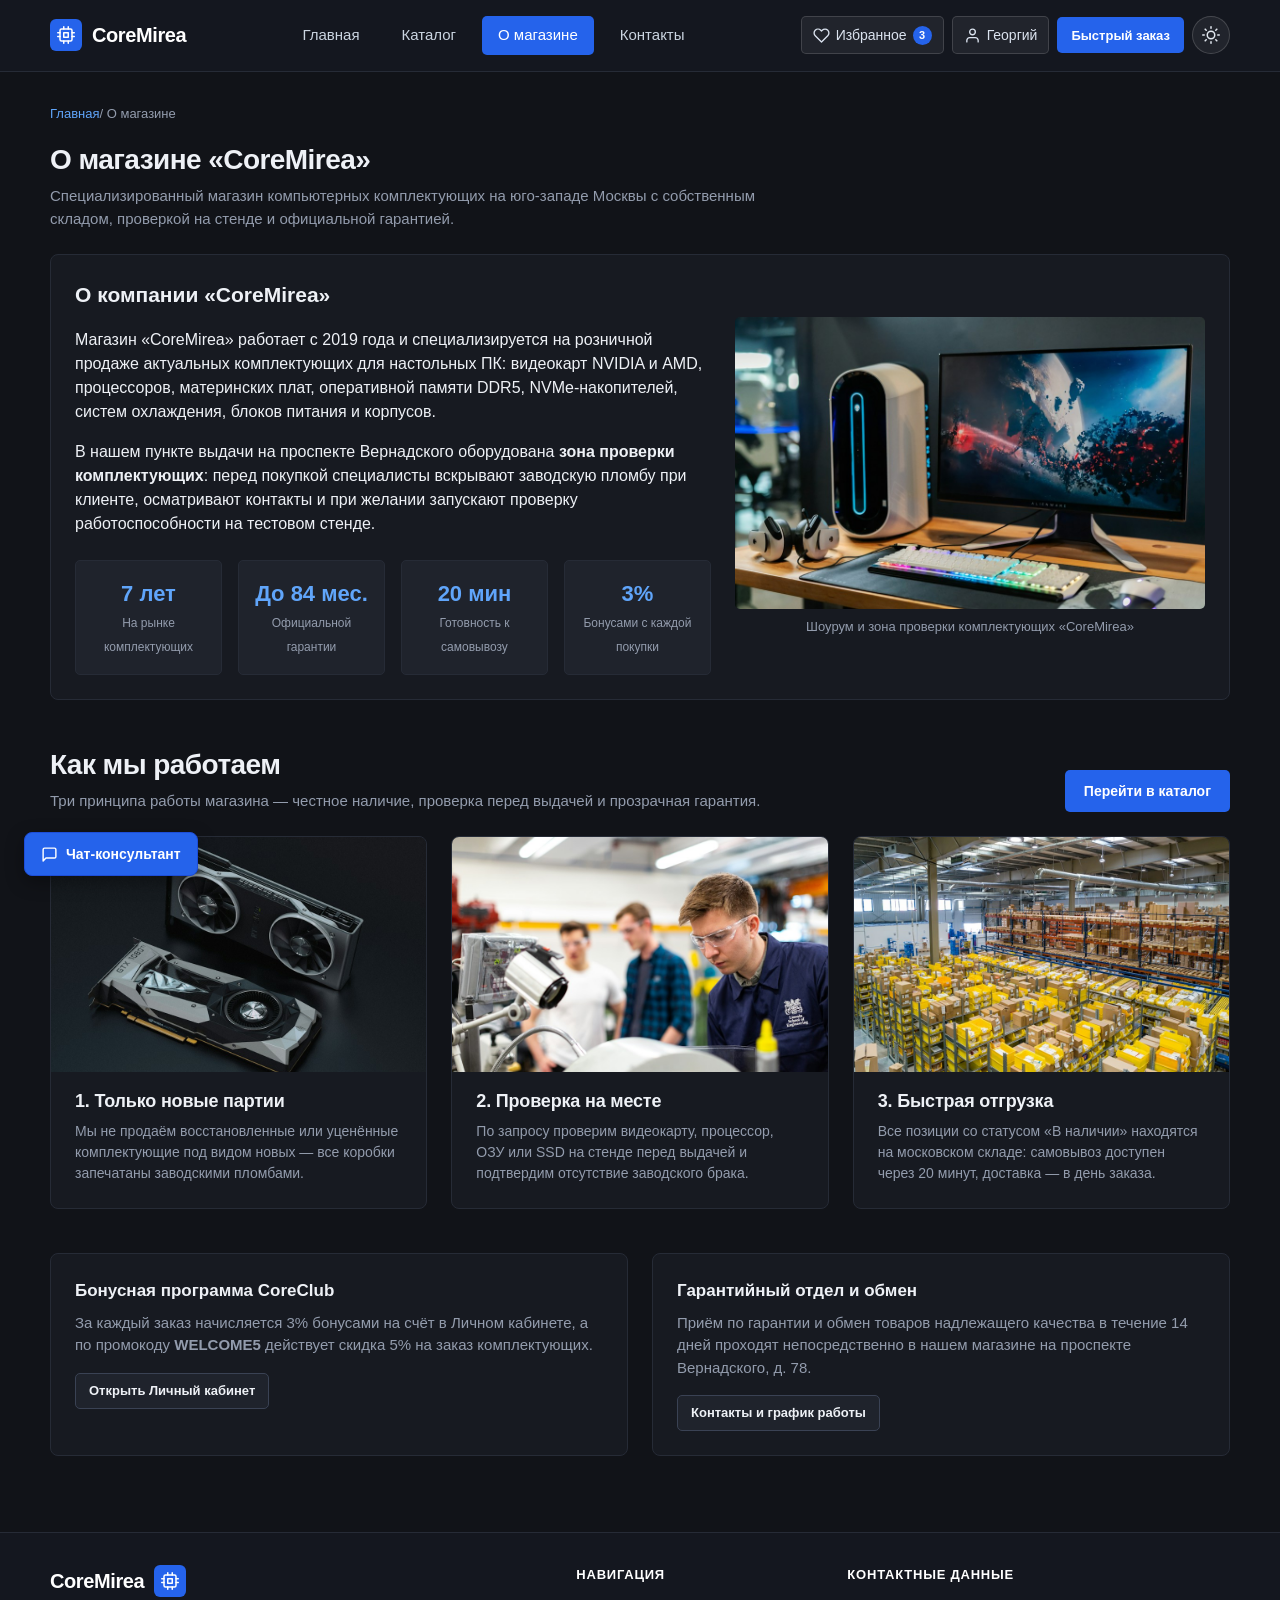
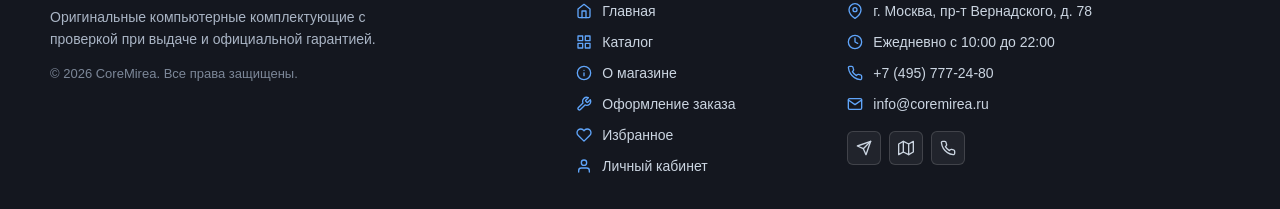
==== commit b7bebfdd: "refactor: refine retail design, remove student references and PC configurator" ====
--- a/about.html
+++ b/about.html
@@ -3,8 +3,8 @@
 <head>
   <meta charset="UTF-8">
   <meta name="viewport" content="width=device-width, initial-scale=1.0">
-  <meta name="description" content="О магазине и сборочном цехе CoreMirea — история инженерной лаборатории ПК, контроль качества, стенды тестирования и гарантия до 7 лет.">
-  <title>О магазине — CoreMirea • Лаборатория сборки ПК</title>
+  <meta name="description" content="О магазине компьютерных комплектующих CoreMirea — история компании, контроль качества, проверочный стенд и гарантия до 7 лет.">
+  <title>О магазине — CoreMirea</title>
   <link rel="stylesheet" href="css/style.css">
   <link rel="stylesheet" href="css/responsive.css">
   <script src="js/store.js" defer></script>
@@ -32,7 +32,6 @@
           </svg>
         </span>
         <span>CoreMirea</span>
-        <span class="site-header__logo-badge">PC LAB</span>
       </a>
 
       <nav class="site-nav" aria-label="Основная навигация">
@@ -61,37 +60,37 @@
     </nav>
 
     <section class="section" id="about-company">
-      <h1 class="section__title">О магазине и сборочном цехе «CoreMirea»</h1>
+      <h1 class="section__title">О магазине «CoreMirea»</h1>
       <p class="section__text" style="margin-bottom: 24px;">
-        Специализированный магазин компьютерных комплектующих и инженерная мастерская кастомных игровых и рабочих станций на юго-западе Москвы.
+        Специализированный магазин компьютерных комплектующих на юго-западе Москвы с собственным складом, проверкой на стенде и официальной гарантией.
       </p>
 
       <div class="about-store">
         <div class="about-store__content">
-          <h2 style="margin-top: 0; font-size: 22px;">История лаборатории «CoreMirea»</h2>
+          <h2 style="margin-top: 0; font-size: 21px;">О компании «CoreMirea»</h2>
           <p>
-            Проект «CoreMirea» начался в 2019 году как объединение инженеров-энтузиастов рядом с кампусом на проспекте Вернадского. Мы поставили цель избавить покупателей от ошибок при самостоятельном подборе комплектующих, несовместимых ревизий BIOS и шумных «коробочных» сборок.
+            Магазин «CoreMirea» работает с 2019 года и специализируется на розничной продаже актуальных комплектующих для настольных ПК: видеокарт NVIDIA и AMD, процессоров, материнских плат, оперативной памяти DDR5, NVMe-накопителей, систем охлаждения, блоков питания и корпусов.
           </p>
           <p style="margin-bottom: 0;">
-            В 2025 году мы открыли обновлённый шоурум с <strong>открытой демо-зоной игровых стендов 240 Гц</strong> и антистатическим сборочным цехом на 8 постов. Каждый собранный ПК проходит четырёхчасовую проверку под нагрузкой и получает именной паспорт с графиками температур.
+            В нашем пункте выдачи на проспекте Вернадского оборудована <strong>зона проверки комплектующих</strong>: перед покупкой специалисты вскрывают заводскую пломбу при клиенте, осматривают контакты и при желании запускают проверку работоспособности на тестовом стенде.
           </p>
 
           <div class="store-stats">
             <div class="store-stats__item">
-              <span class="store-stats__value">4 200+</span>
-              <span class="store-stats__label">Собранных системных блоков</span>
+              <span class="store-stats__value">7 лет</span>
+              <span class="store-stats__label">На рынке комплектующих</span>
             </div>
             <div class="store-stats__item">
-              <span class="store-stats__value">До 7 лет</span>
+              <span class="store-stats__value">До 84 мес.</span>
               <span class="store-stats__label">Официальной гарантии</span>
             </div>
             <div class="store-stats__item">
-              <span class="store-stats__value">24 часа</span>
-              <span class="store-stats__label">Сборка и стресс-тест ПК</span>
+              <span class="store-stats__value">20 мин</span>
+              <span class="store-stats__label">Готовность к самовывозу</span>
             </div>
             <div class="store-stats__item">
-              <span class="store-stats__value">−10%</span>
-              <span class="store-stats__label">Скидка студентам по MIREA10</span>
+              <span class="store-stats__value">3%</span>
+              <span class="store-stats__label">Бонусами с каждой покупки</span>
             </div>
           </div>
         </div>
@@ -100,12 +99,12 @@
           <img
             class="about-store__image"
             src="images/about-store.jpg"
-            alt="Демонстрационный игровой стенд в шоуруме CoreMirea"
+            alt="Демонстрационная зона магазина CoreMirea"
             width="900"
             height="560"
           >
           <figcaption class="about-store__caption">
-            Демо-стенд готовых системных блоков в шоуруме «CoreMirea»
+            Шоурум и зона проверки комплектующих «CoreMirea»
           </figcaption>
         </figure>
       </div>
@@ -114,39 +113,39 @@
     <section class="section">
       <div class="section__header">
         <div>
-          <h2 class="section__title">Этапы профессиональной сборки</h2>
-          <p class="section__text">Что происходит с вашим заказом от выбора деталей в конфигураторе до выдачи готового ПК.</p>
-        </div>
-        <a class="button button--primary" href="order.html">Перейти в конфигуратор</a>
+          <h2 class="section__title">Как мы работаем</h2>
+          <p class="section__text">Три принципа работы магазина — честное наличие, проверка перед выдачей и прозрачная гарантия.</p>
+        </div>
+        <a class="button button--primary" href="catalog.html">Перейти в каталог</a>
       </div>
 
       <div class="advantages-grid">
         <article class="advantage-card">
-          <img class="advantage-card__image" src="images/adv-custom.jpg" alt="Сборка и укладка кабелей" width="700" height="440" loading="lazy">
+          <img class="advantage-card__image" src="images/gpu-rtx4070s.jpg" alt="Оригинальные комплектующие в заводской упаковке" width="700" height="440" loading="lazy">
           <div class="advantage-card__body">
-            <h3 class="advantage-card__title">1. Входной контроль и монтаж</h3>
+            <h3 class="advantage-card__title">1. Только новые партии</h3>
             <p class="advantage-card__text">
-              Вскрываем пломбы под видеозапись, осматриваем сокет материнской платы под оптикой, аккуратно монтируем СЖО и укладываем кабели.
+              Мы не продаём восстановленные или уценённые комплектующие под видом новых — все коробки запечатаны заводскими пломбами.
             </p>
           </div>
         </article>
 
         <article class="advantage-card">
-          <img class="advantage-card__image" src="images/adv-stress.jpg" alt="Прошивка BIOS и стресс-тестирование" width="700" height="440" loading="lazy">
+          <img class="advantage-card__image" src="images/adv-stress.jpg" alt="Проверка комплектующих на стенде" width="700" height="440" loading="lazy">
           <div class="advantage-card__body">
-            <h3 class="advantage-card__title">2. Настройка BIOS и EXPO/XMP</h3>
+            <h3 class="advantage-card__title">2. Проверка на месте</h3>
             <p class="advantage-card__text">
-              Обновляем микрокод платы, настраиваем вторичные тайминги DDR5, активируем Resizable BAR и проверяем систему в OCCT и FurMark.
+              По запросу проверим видеокарту, процессор, ОЗУ или SSD на стенде перед выдачей и подтвердим отсутствие заводского брака.
             </p>
           </div>
         </article>
 
         <article class="advantage-card">
-          <img class="advantage-card__image" src="images/adv-delivery.jpg" alt="Упаковка и бережная доставка" width="700" height="440" loading="lazy">
+          <img class="advantage-card__image" src="images/adv-delivery.jpg" alt="Оперативная выдача и доставка со склада" width="700" height="440" loading="lazy">
           <div class="advantage-card__body">
-            <h3 class="advantage-card__title">3. Бронеупаковка и выдача</h3>
+            <h3 class="advantage-card__title">3. Быстрая отгрузка</h3>
             <p class="advantage-card__text">
-              Фиксируем массивную видеокарту внутренним демпфером, передаём все коробки с серийными номерами и доставляем лично в руки.
+              Все позиции со статусом «В наличии» находятся на московском складе: самовывоз доступен через 20 минут, доставка — в день заказа.
             </p>
           </div>
         </article>
@@ -156,22 +155,22 @@
     <section class="section">
       <div class="contacts-grid">
         <article class="contact-card">
-          <h2 class="contact-card__title">Программа для студентов и лабораторий</h2>
+          <h2 class="contact-card__title">Бонусная программа CoreClub</h2>
           <p class="section__text" style="margin-bottom: 16px;">
-            Студентам технических направлений доступен постоянный промокод <strong>MIREA10</strong> (−10% на работу сборочного цеха и комплектующие) и бесплатный подбор железа под задачи CAD, 3D и машинного обучения.
+            За каждый заказ начисляется 3% бонусами на счёт в Личном кабинете, а по промокоду <strong>WELCOME5</strong> действует скидка 5% на заказ комплектующих.
           </p>
           <div>
-            <a class="button button--secondary button--sm" href="account.html">Забрать промокод в Личном кабинете</a>
+            <a class="button button--secondary button--sm" href="account.html">Открыть Личный кабинет</a>
           </div>
         </article>
 
         <article class="contact-card">
-          <h2 class="contact-card__title">Апгрейд и Trade-In видеокарт</h2>
+          <h2 class="contact-card__title">Гарантийный отдел и обмен</h2>
           <p class="section__text" style="margin-bottom: 16px;">
-            Приносите свою старую видеокарту серии GTX 16 / RTX 20 / RTX 30 на диагностику в наш шоурум и получите мгновенную скидку до 40% на новую линейку GeForce RTX 4070 SUPER или RTX 5060 Ti.
+            Приём по гарантии и обмен товаров надлежащего качества в течение 14 дней проходят непосредственно в нашем магазине на проспекте Вернадского, д. 78.
           </p>
           <div>
-            <a class="button button--secondary button--sm" href="contacts.html">Адреса и график приёма</a>
+            <a class="button button--secondary button--sm" href="contacts.html">Контакты и график работы</a>
           </div>
         </article>
       </div>
@@ -200,7 +199,7 @@
             </span>
           </a>
           <p class="site-footer__slogan">
-            Оригинальные комплектующие, проверка совместимости и профессиональная сборка ПК для игр, учёбы и разработки.
+            Оригинальные компьютерные комплектующие с проверкой при выдаче и официальной гарантией.
           </p>
           <p class="site-footer__copy">&copy; 2026 CoreMirea. Все права защищены.</p>
         </div>
@@ -243,7 +242,7 @@
                 <svg class="site-footer__icon" viewBox="0 0 24 24" aria-hidden="true">
                   <path d="M14.7 6.3a1 1 0 0 0 0 1.4l1.6 1.6a1 1 0 0 0 1.4 0l3.77-3.77a6 6 0 0 1-7.94 7.94l-6.91 6.91a2.12 2.12 0 0 1-3-3l6.91-6.91a6 6 0 0 1 7.94-7.94l-3.76 3.76z"></path>
                 </svg>
-                <span>Конфигуратор ПК</span>
+                <span>Оформление заказа</span>
               </a>
             </li>
             <li class="site-footer__item">
@@ -294,7 +293,7 @@
                 <path d="M4 4h16c1.1 0 2 .9 2 2v12c0 1.1-.9 2-2 2H4c-1.1 0-2-.9-2-2V6c0-1.1.9-2 2-2z"></path>
                 <polyline points="22,6 12,13 2,6"></polyline>
               </svg>
-              <a class="site-footer__link" href="mailto:build@coremirea.ru">build@coremirea.ru</a>
+              <a class="site-footer__link" href="mailto:info@coremirea.ru">info@coremirea.ru</a>
             </li>
           </ul>
 
@@ -312,7 +311,7 @@
                 <line x1="16" y1="6" x2="16" y2="22"></line>
               </svg>
             </a>
-            <a class="site-footer__social-link" href="tel:+74957772480" aria-label="Позвонить в сборочный цех" title="Позвонить">
+            <a class="site-footer__social-link" href="tel:+74957772480" aria-label="Позвонить в магазин" title="Позвонить">
               <svg viewBox="0 0 24 24" aria-hidden="true">
                 <path d="M22 16.92v3a2 2 0 0 1-2.18 2 19.79 19.79 0 0 1-8.63-3.07 19.5 19.5 0 0 1-6-6 19.79 19.79 0 0 1-3.07-8.67A2 2 0 0 1 4.11 2h3a2 2 0 0 1 2 1.72 12.84 12.84 0 0 0 .7 2.81 2 2 0 0 1-.45 2.11L8.09 9.91a16 16 0 0 0 6 6l1.27-1.27a2 2 0 0 1 2.11-.45 12.84 12.84 0 0 0 2.81.7A2 2 0 0 1 22 16.92z"></path>
               </svg>
@@ -326,7 +325,6 @@
   <div id="react-chat-root"></div>
 
   <button class="scroll-top" type="button" id="scroll-top" hidden aria-label="Прокрутить страницу наверх">
-    <span class="scroll-top__dot" aria-hidden="true"></span>
     <span>Наверх</span>
   </button>
 
--- a/css/style.css
+++ b/css/style.css
@@ -1,32 +1,30 @@
 /* ===============================
-   1. Переменные проекта и темы
+   1. Переменные проекта и темы (сдержанный стиль магазина комплектующих ПК)
    =============================== */
 
 :root {
-  /* Тёмная тема по умолчанию (стиль флагманского техно-шоурума) */
-  --color-bg: #0f1117;
-  --color-text: #f1f5f9;
-  --color-muted: #94a3b8;
-  --color-primary: #0ea5e9;
-  --color-primary-dark: #0284c7;
-  --color-primary-light: #38bdf8;
-  --color-primary-glow: rgba(14, 165, 233, 0.32);
-  --color-accent: #141821;
-  --color-border: #262c3a;
-  --color-surface: #181c26;
-  --color-surface-alt: #212736;
-  --color-surface-accent: #132235;
-  --color-danger: #ef4444;
-  --color-danger-bg: rgba(239, 68, 68, 0.14);
-  --color-success: #22c55e;
-  --color-success-bg: #12281c;
+  /* Тёмная тема по умолчанию — графит + кобальтовый синий */
+  --color-bg: #111318;
+  --color-text: #eef1f6;
+  --color-muted: #939cad;
+  --color-primary: #2563eb;
+  --color-primary-dark: #1d4ed8;
+  --color-primary-light: #60a5fa;
+  --color-accent: #14171f;
+  --color-border: #262b36;
+  --color-border-strong: #3a4254;
+  --color-surface: #171a21;
+  --color-surface-alt: #1f232c;
+  --color-surface-accent: #1a2333;
+  --color-danger: #dc2626;
+  --color-danger-bg: rgba(220, 38, 38, 0.14);
+  --color-success: #16a34a;
+  --color-success-bg: #13251a;
   --color-success-text: #86efac;
-  --color-warning: #f59e0b;
-  --color-warning-bg: #291d0a;
-  --color-warning-text: #fde68a;
-  --color-pro: #a855f7;
-  --color-pro-bg: rgba(168, 85, 247, 0.18);
-  --color-pro-text: #e9d5ff;
+  --color-warning: #d97706;
+  --color-warning-bg: #271e0f;
+  --color-warning-text: #fcd34d;
+  --color-badge-new: #0f766e;
   --color-white: #ffffff;
   --scheme-mode: dark;
 
@@ -38,10 +36,10 @@
   --space-xl: 32px;
   --space-2xl: 48px;
 
-  /* Скругления */
-  --radius-sm: 6px;
-  --radius-md: 10px;
-  --radius-lg: 16px;
+  /* Скругления — строгая архитектурная геометрия */
+  --radius-sm: 5px;
+  --radius-md: 8px;
+  --radius-lg: 12px;
   --radius-pill: 999px;
 
   /* Размеры */
@@ -50,29 +48,27 @@
 
 /* Светлая тема при переключении */
 html[data-theme="light"] {
-  --color-bg: #f8fafc;
-  --color-text: #0f172a;
-  --color-muted: #5c6474;
-  --color-primary: #0284c7;
-  --color-primary-dark: #0369a1;
-  --color-primary-light: #0ea5e9;
-  --color-primary-glow: rgba(2, 132, 199, 0.24);
-  --color-accent: #111827;
-  --color-border: #dce1eb;
+  --color-bg: #f4f5f7;
+  --color-text: #14171f;
+  --color-muted: #5b6374;
+  --color-primary: #1d4ed8;
+  --color-primary-dark: #1e40af;
+  --color-primary-light: #2563eb;
+  --color-accent: #161922;
+  --color-border: #e1e5ed;
+  --color-border-strong: #c7cedb;
   --color-surface: #ffffff;
-  --color-surface-alt: #f1f5f9;
-  --color-surface-accent: #e0f2fe;
-  --color-danger: #dc2626;
+  --color-surface-alt: #eef0f4;
+  --color-surface-accent: #edf2ff;
+  --color-danger: #c62828;
   --color-danger-bg: #fef2f2;
-  --color-success: #168a2f;
+  --color-success: #15803d;
   --color-success-bg: #eefaf0;
   --color-success-text: #14532d;
-  --color-warning: #d97706;
+  --color-warning: #b45309;
   --color-warning-bg: #fffbeb;
   --color-warning-text: #92400e;
-  --color-pro: #7c3aed;
-  --color-pro-bg: #f3e8ff;
-  --color-pro-text: #5b21b6;
+  --color-badge-new: #0f766e;
   --scheme-mode: light;
 }
 
@@ -92,14 +88,15 @@
 
 body {
   margin: 0;
-  font-family: system-ui, -apple-system, "Segoe UI", Roboto, Arial, sans-serif;
+  font-family: -apple-system, BlinkMacSystemFont, "Segoe UI", Roboto, "Helvetica Neue", Arial, sans-serif;
   line-height: 1.5;
   color: var(--color-text);
   background-color: var(--color-bg);
-  transition: background-color 0.35s ease, color 0.35s ease;
-}
-
-/* Плавная смена темы для всех компонентов */
+  -webkit-font-smoothing: antialiased;
+  transition: background-color 0.25s ease, color 0.25s ease;
+}
+
+/* Плавная смена темы для поверхностей */
 .site-header,
 .site-footer,
 .hero,
@@ -134,24 +131,23 @@
 .success-message,
 .alert-box {
   transition:
-    background-color 0.35s ease,
-    color 0.35s ease,
-    border-color 0.35s ease,
-    box-shadow 0.35s ease;
+    background-color 0.25s ease,
+    color 0.25s ease,
+    border-color 0.25s ease;
 }
 
 a {
+  color: var(--color-primary-light);
+  transition: color 0.18s ease, background-color 0.18s ease;
+}
+
+a:hover {
   color: var(--color-primary);
-  transition: color 0.2s ease, background-color 0.2s ease;
-}
-
-a:hover {
-  color: var(--color-primary-light);
 }
 
 a:focus-visible {
   outline: 2px solid var(--color-primary);
-  outline-offset: 3px;
+  outline-offset: 2px;
 }
 
 :target {
@@ -204,7 +200,6 @@
   background-color: var(--color-accent);
   color: var(--color-white);
   border-bottom: 1px solid var(--color-border);
-  box-shadow: 0 4px 18px rgba(0, 0, 0, 0.35);
 }
 
 .site-header__inner {
@@ -223,124 +218,31 @@
   display: inline-flex;
   align-items: center;
   gap: 10px;
-  font-size: 21px;
-  font-weight: 800;
-  letter-spacing: 0.4px;
+  font-size: 20px;
+  font-weight: 700;
+  letter-spacing: -0.02em;
   color: var(--color-white);
   text-decoration: none;
 }
 
 .site-header__logo:hover,
 .site-footer__logo:hover {
-  color: var(--color-primary-light);
+  color: #dbeafe;
 }
 
 .brand-mark {
   display: inline-flex;
   align-items: center;
   justify-content: center;
-  width: 34px;
-  height: 34px;
-  border-radius: 9px;
-  background: linear-gradient(135deg, var(--color-primary) 0%, #2563eb 100%);
-  color: var(--color-white);
-  box-shadow: 0 4px 12px var(--color-primary-glow);
+  width: 32px;
+  height: 32px;
+  border-radius: 6px;
+  background-color: var(--color-primary);
+  color: var(--color-white);
   flex-shrink: 0;
 }
 
 .brand-mark svg {
-  width: 20px;
-  height: 20px;
-  fill: none;
-  stroke: currentColor;
-  stroke-width: 2.2;
-  stroke-linecap: round;
-  stroke-linejoin: round;
-}
-
-.site-header__logo-badge {
-  display: inline-block;
-  padding: 2px 7px;
-  font-size: 11px;
-  font-weight: 700;
-  text-transform: uppercase;
-  letter-spacing: 0.5px;
-  background-color: var(--color-primary);
-  color: var(--color-white);
-  border-radius: var(--radius-sm);
-}
-
-.site-nav__list {
-  display: flex;
-  flex-wrap: wrap;
-  justify-content: center;
-  align-items: center;
-  gap: var(--space-xs);
-  margin: 0;
-  padding: 0;
-  list-style: none;
-}
-
-.site-nav__link {
-  display: inline-block;
-  padding: 8px 14px;
-  color: #e2e8f0;
-  text-decoration: none;
-  font-weight: 500;
-  border-radius: var(--radius-sm);
-}
-
-.site-nav__link:hover {
-  color: var(--color-white);
-  background-color: rgba(255, 255, 255, 0.1);
-}
-
-.site-nav__link:focus-visible {
-  outline: 2px solid var(--color-white);
-  outline-offset: 2px;
-}
-
-.site-nav__link--active {
-  color: var(--color-white);
-  background-color: var(--color-primary);
-}
-
-.site-nav__link--active:hover {
-  background-color: var(--color-primary-dark);
-}
-
-.site-header__actions {
-  display: flex;
-  align-items: center;
-  flex-wrap: wrap;
-  gap: var(--space-sm);
-}
-
-.header-action-link {
-  position: relative;
-  display: inline-flex;
-  align-items: center;
-  gap: 6px;
-  min-height: 40px;
-  padding: 6px 12px;
-  font-size: 14px;
-  font-weight: 600;
-  color: #e2e8f0;
-  text-decoration: none;
-  background-color: rgba(255, 255, 255, 0.08);
-  border: 1px solid rgba(255, 255, 255, 0.18);
-  border-radius: var(--radius-sm);
-  transition: background-color 0.2s ease, border-color 0.2s ease, color 0.2s ease;
-}
-
-.header-action-link:hover,
-.header-action-link--active {
-  color: var(--color-white);
-  background-color: rgba(14, 165, 233, 0.22);
-  border-color: var(--color-primary);
-}
-
-.header-action-link svg {
   width: 18px;
   height: 18px;
   fill: none;
@@ -350,15 +252,97 @@
   stroke-linejoin: round;
 }
 
+.site-nav__list {
+  display: flex;
+  flex-wrap: wrap;
+  justify-content: center;
+  align-items: center;
+  gap: var(--space-xs);
+  margin: 0;
+  padding: 0;
+  list-style: none;
+}
+
+.site-nav__link {
+  display: inline-block;
+  padding: 8px 14px;
+  color: #cbd5e1;
+  text-decoration: none;
+  font-size: 15px;
+  font-weight: 500;
+  border-radius: var(--radius-sm);
+}
+
+.site-nav__link:hover {
+  color: var(--color-white);
+  background-color: rgba(255, 255, 255, 0.08);
+}
+
+.site-nav__link:focus-visible {
+  outline: 2px solid var(--color-white);
+  outline-offset: 2px;
+}
+
+.site-nav__link--active {
+  color: var(--color-white);
+  background-color: var(--color-primary);
+}
+
+.site-nav__link--active:hover {
+  background-color: var(--color-primary-dark);
+}
+
+.site-header__actions {
+  display: flex;
+  align-items: center;
+  flex-wrap: wrap;
+  gap: var(--space-sm);
+}
+
+.header-action-link {
+  position: relative;
+  display: inline-flex;
+  align-items: center;
+  gap: 6px;
+  min-height: 38px;
+  padding: 6px 11px;
+  font-size: 14px;
+  font-weight: 500;
+  color: #dbe3ef;
+  text-decoration: none;
+  background-color: rgba(255, 255, 255, 0.06);
+  border: 1px solid rgba(255, 255, 255, 0.14);
+  border-radius: var(--radius-sm);
+  transition: background-color 0.18s ease, border-color 0.18s ease, color 0.18s ease;
+}
+
+.header-action-link:hover,
+.header-action-link--active {
+  color: var(--color-white);
+  background-color: rgba(37, 99, 235, 0.24);
+  border-color: var(--color-primary);
+}
+
+.header-action-link svg {
+  width: 17px;
+  height: 17px;
+  fill: none;
+  stroke: currentColor;
+  stroke-width: 1.9;
+  stroke-linecap: round;
+  stroke-linejoin: round;
+}
+
 .header-action-link__badge {
   display: inline-flex;
   align-items: center;
   justify-content: center;
-  min-width: 20px;
-  height: 20px;
-  padding: 0 6px;
+  min-width: 19px;
+  height: 19px;
+  padding: 0 5px;
   font-size: 11px;
   font-weight: 700;
+  font-variant-numeric: tabular-nums;
   color: var(--color-white);
   background-color: var(--color-primary);
   border-radius: var(--radius-pill);
@@ -368,20 +352,20 @@
   display: inline-flex;
   align-items: center;
   justify-content: center;
-  width: 40px;
-  height: 40px;
+  width: 38px;
+  height: 38px;
   padding: 0;
-  color: var(--color-white);
-  background-color: rgba(255, 255, 255, 0.1);
-  border: 1px solid rgba(255, 255, 255, 0.22);
+  color: #e2e8f0;
+  background-color: rgba(255, 255, 255, 0.06);
+  border: 1px solid rgba(255, 255, 255, 0.16);
   border-radius: 50%;
   cursor: pointer;
-  transition: background-color 0.2s ease, border-color 0.2s ease, transform 0.2s ease, color 0.2s ease;
+  transition: background-color 0.18s ease, border-color 0.18s ease, color 0.18s ease;
 }
 
 .theme-toggle svg {
-  width: 20px;
-  height: 20px;
+  width: 18px;
+  height: 18px;
   fill: none;
   stroke: currentColor;
   stroke-width: 2;
@@ -390,10 +374,9 @@
 }
 
 .theme-toggle:hover {
-  color: var(--color-primary-light);
-  background-color: rgba(255, 255, 255, 0.16);
-  border-color: var(--color-primary);
-  transform: rotate(14deg);
+  color: var(--color-white);
+  background-color: rgba(255, 255, 255, 0.14);
+  border-color: var(--color-primary-light);
 }
 
 .theme-toggle:focus-visible {
@@ -408,12 +391,12 @@
 .breadcrumbs {
   max-width: var(--container-width);
   margin: 0 auto var(--space-md);
-  font-size: 14px;
+  font-size: 13px;
   color: var(--color-muted);
 }
 
 .breadcrumbs__link {
-  color: var(--color-primary);
+  color: var(--color-primary-light);
   text-decoration: none;
 }
 
@@ -436,21 +419,17 @@
   align-items: center;
   justify-content: center;
   gap: 6px;
-  min-height: 44px;
-  padding: 10px 18px;
+  min-height: 42px;
+  padding: 9px 18px;
   border: 1px solid transparent;
   border-radius: var(--radius-sm);
   font: inherit;
-  font-size: 15px;
+  font-size: 14px;
   font-weight: 600;
   text-decoration: none;
   text-align: center;
   cursor: pointer;
-  transition: background-color 0.2s ease, color 0.2s ease, border-color 0.2s ease, transform 0.1s ease, box-shadow 0.2s ease;
-}
-
-.button:active:not(:disabled) {
-  transform: translateY(1px);
+  transition: background-color 0.18s ease, color 0.18s ease, border-color 0.18s ease;
 }
 
 .button--primary {
@@ -464,46 +443,49 @@
 }
 
 .button--secondary {
-  color: var(--color-primary);
+  color: var(--color-text);
+  background-color: var(--color-surface-alt);
+  border-color: var(--color-border-strong);
+}
+
+.button--secondary:hover {
+  color: var(--color-white);
+  background-color: var(--color-primary);
+  border-color: var(--color-primary);
+}
+
+.button--outline-light {
+  color: var(--color-white);
   background-color: transparent;
-  border-color: var(--color-primary);
-}
-
-.button--secondary:hover {
-  color: var(--color-white);
-  background-color: var(--color-primary);
-}
-
-.button--outline-light {
-  color: var(--color-white);
-  background-color: rgba(255, 255, 255, 0.08);
-  border-color: rgba(255, 255, 255, 0.32);
+  border-color: rgba(255, 255, 255, 0.3);
 }
 
 .button--outline-light:hover {
-  color: #0f172a;
+  color: #111318;
   background-color: var(--color-white);
+  border-color: var(--color-white);
 }
 
 .button--sm {
-  min-height: 38px;
-  padding: 7px 14px;
-  font-size: 14px;
+  min-height: 36px;
+  padding: 6px 13px;
+  font-size: 13px;
 }
 
 .button--lg {
-  padding: 12px 24px;
-  font-size: 16px;
+  min-height: 46px;
+  padding: 11px 22px;
+  font-size: 15px;
 }
 
 .button:focus-visible {
   outline: 2px solid var(--color-primary);
-  outline-offset: 3px;
+  outline-offset: 2px;
 }
 
 .button:disabled,
 .button--disabled {
-  opacity: 0.58;
+  opacity: 0.5;
   cursor: not-allowed;
 }
 
@@ -518,11 +500,10 @@
   display: grid;
   gap: var(--space-xl);
   align-items: center;
-  background: radial-gradient(circle at top right, rgba(14, 165, 233, 0.16), transparent 55%), #141923;
+  background-color: #161922;
   border: 1px solid var(--color-border);
   color: var(--color-white);
   border-radius: var(--radius-lg);
-  box-shadow: 0 16px 40px rgba(0, 0, 0, 0.28);
 }
 
 .hero__content {
@@ -537,39 +518,39 @@
   flex-wrap: wrap;
   align-items: center;
   gap: var(--space-sm);
-  font-size: 14px;
-  color: #cbd5e1;
+  font-size: 13px;
+  color: #a9b4c4;
 }
 
 .hero__tag {
-  padding: 3px 10px;
+  padding: 3px 9px;
   font-size: 12px;
-  font-weight: 700;
-  text-transform: uppercase;
+  font-weight: 600;
   background-color: var(--color-primary);
   color: var(--color-white);
-  border-radius: var(--radius-sm);
+  border-radius: 4px;
 }
 
 .hero__spec {
   padding: 2px 8px;
-  font-weight: 700;
-  border: 1px solid rgba(255, 255, 255, 0.32);
-  border-radius: var(--radius-sm);
+  font-weight: 600;
+  border: 1px solid rgba(255, 255, 255, 0.22);
+  border-radius: 4px;
 }
 
 .hero__title {
   margin: 0;
-  font-size: clamp(28px, 4vw, 44px);
-  font-weight: 800;
-  line-height: 1.12;
+  font-size: clamp(26px, 3.6vw, 40px);
+  font-weight: 700;
+  letter-spacing: -0.025em;
+  line-height: 1.15;
   color: var(--color-white);
 }
 
 .hero__text {
-  max-width: 620px;
+  max-width: 600px;
   margin: 0;
-  font-size: 16px;
+  font-size: 15px;
   color: #cbd5e1;
 }
 
@@ -577,7 +558,7 @@
   display: block;
   margin-bottom: 6px;
   font-size: 13px;
-  color: #94a3b8;
+  color: #939cad;
 }
 
 .hero__chips-list {
@@ -590,11 +571,11 @@
   display: inline-block;
   padding: 6px 12px;
   font-size: 13px;
-  font-weight: 600;
-  color: var(--color-white);
+  font-weight: 500;
+  color: #e2e8f0;
   text-decoration: none;
-  background-color: rgba(255, 255, 255, 0.08);
-  border: 1px solid rgba(255, 255, 255, 0.2);
+  background-color: rgba(255, 255, 255, 0.06);
+  border: 1px solid rgba(255, 255, 255, 0.16);
   border-radius: var(--radius-sm);
 }
 
@@ -607,7 +588,7 @@
 .hero__actions {
   display: flex;
   flex-wrap: wrap;
-  gap: var(--space-md);
+  gap: var(--space-sm);
   align-items: center;
 }
 
@@ -623,8 +604,7 @@
   aspect-ratio: 16 / 10;
   object-fit: cover;
   border-radius: var(--radius-md);
-  border: 1px solid rgba(255, 255, 255, 0.16);
-  box-shadow: 0 12px 30px rgba(0, 0, 0, 0.45);
+  border: 1px solid rgba(255, 255, 255, 0.12);
 }
 
 .section {
@@ -642,13 +622,16 @@
 }
 
 .section__title {
-  margin: 0 0 var(--space-xs);
-  font-size: clamp(22px, 3vw, 28px);
-  font-weight: 800;
+  margin: 0 0 4px;
+  font-size: clamp(22px, 2.8vw, 28px);
+  font-weight: 700;
+  letter-spacing: -0.02em;
 }
 
 .section__text {
   margin: 0;
+  max-width: 720px;
+  font-size: 15px;
   color: var(--color-muted);
 }
 
@@ -668,13 +651,10 @@
   background-color: var(--color-surface);
   border: 1px solid var(--color-border);
   border-radius: var(--radius-md);
-  transition: transform 0.2s ease, border-color 0.2s ease, box-shadow 0.2s ease;
 }
 
 .advantage-card:hover {
-  border-color: var(--color-primary);
-  transform: translateY(-3px);
-  box-shadow: 0 12px 26px rgba(0, 0, 0, 0.32);
+  border-color: var(--color-border-strong);
 }
 
 .advantage-card__image {
@@ -690,9 +670,10 @@
 }
 
 .advantage-card__title {
-  margin: 0 0 var(--space-xs);
-  font-size: 19px;
-  font-weight: 700;
+  margin: 0 0 6px;
+  font-size: 18px;
+  font-weight: 700;
+  letter-spacing: -0.01em;
   color: var(--color-text);
 }
 
@@ -720,31 +701,16 @@
   border: 1px solid var(--color-border);
   border-radius: var(--radius-md);
   background-color: var(--color-surface);
-  box-shadow: 0 4px 14px rgba(0, 0, 0, 0.08);
-  transition: transform 0.2s ease, border-color 0.2s ease, box-shadow 0.2s ease;
+  transition: border-color 0.18s ease, box-shadow 0.18s ease;
 }
 
 .product-card:hover {
-  border-color: var(--color-primary);
-  transform: translateY(-3px);
-  box-shadow: 0 12px 28px rgba(0, 0, 0, 0.38);
-}
-
-.product-card--featured {
-  border-color: var(--color-primary);
-}
-
-.product-card--discount {
-  border-color: var(--color-warning);
-}
-
-.product-card--new {
-  border-color: var(--color-pro);
+  border-color: var(--color-border-strong);
+  box-shadow: 0 6px 20px rgba(0, 0, 0, 0.16);
 }
 
 .product-card--unavailable {
-  opacity: 0.82;
-  background-color: var(--color-surface-alt);
+  opacity: 0.78;
 }
 
 .product-card__media {
@@ -761,15 +727,10 @@
   aspect-ratio: 4 / 3;
   object-fit: cover;
   border-radius: var(--radius-sm);
-  transition: transform 0.3s ease;
-}
-
-.product-card:hover .product-card__image {
-  transform: scale(1.03);
 }
 
 .product-card--unavailable .product-card__image {
-  filter: grayscale(0.6);
+  filter: grayscale(0.55);
 }
 
 .product-card__badge {
@@ -777,22 +738,22 @@
   top: var(--space-sm);
   left: var(--space-sm);
   z-index: 2;
-  padding: 4px 10px;
-  font-size: 12px;
-  font-weight: 700;
+  padding: 3px 8px;
+  font-size: 11px;
+  font-weight: 700;
+  letter-spacing: 0.02em;
   color: var(--color-white);
   background-color: var(--color-primary);
-  border-radius: var(--radius-sm);
-  box-shadow: 0 2px 8px rgba(0, 0, 0, 0.3);
+  border-radius: 4px;
 }
 
 .product-card--discount .product-card__badge {
   background-color: var(--color-warning);
-  color: #111827;
+  color: var(--color-white);
 }
 
 .product-card--new .product-card__badge {
-  background-color: var(--color-pro);
+  background-color: var(--color-badge-new);
 }
 
 .fav-btn {
@@ -803,20 +764,20 @@
   display: inline-flex;
   align-items: center;
   justify-content: center;
-  width: 36px;
-  height: 36px;
+  width: 34px;
+  height: 34px;
   padding: 0;
   color: var(--color-white);
-  background-color: rgba(15, 23, 42, 0.78);
-  border: 1px solid rgba(255, 255, 255, 0.25);
-  border-radius: 50%;
+  background-color: rgba(17, 19, 24, 0.76);
+  border: 1px solid rgba(255, 255, 255, 0.18);
+  border-radius: 6px;
   cursor: pointer;
-  transition: transform 0.15s ease, background-color 0.2s ease, border-color 0.2s ease, color 0.2s ease;
+  transition: background-color 0.18s ease, border-color 0.18s ease, color 0.18s ease;
 }
 
 .fav-btn svg {
-  width: 18px;
-  height: 18px;
+  width: 16px;
+  height: 16px;
   fill: none;
   stroke: currentColor;
   stroke-width: 2;
@@ -825,14 +786,14 @@
 }
 
 .fav-btn:hover {
-  transform: scale(1.08);
-  border-color: var(--color-danger);
+  border-color: #f87171;
+  color: #f87171;
 }
 
 .fav-btn--active {
-  color: #fb7185;
-  background-color: rgba(239, 68, 68, 0.22);
-  border-color: #fb7185;
+  color: #f87171;
+  background-color: rgba(220, 38, 38, 0.22);
+  border-color: #f87171;
 }
 
 .fav-btn--active svg {
@@ -850,13 +811,14 @@
 
 .product-card__category {
   font-weight: 600;
-  color: var(--color-primary);
+  color: var(--color-primary-light);
 }
 
 .product-card__title {
   margin: 0;
-  font-size: 18px;
-  font-weight: 700;
+  font-size: 16px;
+  font-weight: 700;
+  line-height: 1.35;
   color: var(--color-text);
 }
 
@@ -866,12 +828,13 @@
 }
 
 .product-card__title-link:hover {
-  color: var(--color-primary);
+  color: var(--color-primary-light);
 }
 
 .product-card__description {
   margin: 0;
-  font-size: 14px;
+  font-size: 13px;
+  line-height: 1.45;
   color: var(--color-muted);
 }
 
@@ -886,13 +849,15 @@
 .product-card__price {
   margin: 0;
   font-size: 18px;
-  font-weight: 800;
+  font-weight: 700;
+  font-variant-numeric: tabular-nums;
   color: var(--color-text);
 }
 
 .product-card__old-price {
-  font-size: 14px;
+  font-size: 13px;
   font-weight: 500;
+  font-variant-numeric: tabular-nums;
   color: var(--color-muted);
 }
 
@@ -923,7 +888,7 @@
   padding: var(--space-lg);
   background-color: var(--color-surface);
   border: 1px solid var(--color-border);
-  border-left: 4px solid var(--color-primary);
+  border-top: 3px solid var(--color-primary);
   border-radius: var(--radius-md);
 }
 
@@ -936,20 +901,20 @@
 }
 
 .review-card__author {
-  font-size: 16px;
+  font-size: 15px;
   font-weight: 700;
   color: var(--color-text);
 }
 
 .review-card__rating {
-  font-size: 14px;
+  font-size: 13px;
   font-weight: 700;
   color: var(--color-warning);
 }
 
 .review-card__meta {
   margin: 0 0 var(--space-sm);
-  font-size: 13px;
+  font-size: 12px;
   color: var(--color-muted);
 }
 
@@ -979,7 +944,8 @@
 
 .catalog-filters__title {
   margin: 0 0 var(--space-md);
-  font-size: 20px;
+  font-size: 18px;
+  font-weight: 700;
 }
 
 .filters-form {
@@ -997,7 +963,7 @@
 
 .filters-form__legend {
   padding: 0 var(--space-xs);
-  font-size: 14px;
+  font-size: 13px;
   font-weight: 700;
 }
 
@@ -1037,12 +1003,12 @@
 
 .catalog-products__title {
   margin: 0;
-  font-size: 22px;
+  font-size: 20px;
 }
 
 .catalog-products__count {
   margin: 0;
-  font-size: 14px;
+  font-size: 13px;
   font-weight: 600;
   color: var(--color-muted);
 }
@@ -1062,8 +1028,8 @@
   left: 12px;
   top: 50%;
   transform: translateY(-50%);
-  width: 18px;
-  height: 18px;
+  width: 17px;
+  height: 17px;
   color: var(--color-muted);
   pointer-events: none;
   fill: none;
@@ -1097,7 +1063,7 @@
   display: block;
   width: 100%;
   height: auto;
-  border-radius: var(--radius-md);
+  border-radius: var(--radius-sm);
   object-fit: cover;
 }
 
@@ -1125,13 +1091,14 @@
 
 .store-stats__value {
   display: block;
-  font-size: 24px;
-  font-weight: 800;
-  color: var(--color-primary);
+  font-size: 22px;
+  font-weight: 700;
+  font-variant-numeric: tabular-nums;
+  color: var(--color-primary-light);
 }
 
 .store-stats__label {
-  font-size: 13px;
+  font-size: 12px;
   color: var(--color-muted);
 }
 
@@ -1155,7 +1122,7 @@
 
 .contact-card__title {
   margin: 0 0 var(--space-sm);
-  font-size: 18px;
+  font-size: 17px;
   font-weight: 700;
 }
 
@@ -1166,6 +1133,7 @@
 
 .contacts-list__item {
   margin-bottom: var(--space-sm);
+  font-size: 14px;
 }
 
 .contact-map {
@@ -1185,17 +1153,18 @@
 }
 
 .faq__question {
-  font-weight: 700;
+  font-weight: 600;
   cursor: pointer;
 }
 
 .faq__question:focus-visible {
   outline: 2px solid var(--color-primary);
-  outline-offset: 3px;
+  outline-offset: 2px;
 }
 
 .faq__answer {
   margin: var(--space-sm) 0 0;
+  font-size: 14px;
   color: var(--color-muted);
 }
 
@@ -1224,7 +1193,7 @@
   height: auto;
   aspect-ratio: 4 / 3;
   object-fit: cover;
-  border-radius: var(--radius-md);
+  border-radius: var(--radius-sm);
 }
 
 .product__info {
@@ -1238,41 +1207,44 @@
   display: flex;
   flex-wrap: wrap;
   gap: var(--space-sm);
-  font-size: 13px;
+  font-size: 12px;
   color: var(--color-muted);
 }
 
 .product__chip {
   padding: 4px 10px;
   font-size: 12px;
-  font-weight: 700;
-  color: var(--color-primary);
+  font-weight: 600;
+  color: var(--color-text);
   background-color: var(--color-surface-alt);
   border: 1px solid var(--color-border);
-  border-radius: var(--radius-sm);
+  border-radius: 4px;
 }
 
 .product__title {
   margin: 0;
-  font-size: clamp(24px, 3vw, 32px);
+  font-size: clamp(22px, 2.8vw, 30px);
+  letter-spacing: -0.02em;
 }
 
 .product__description {
   margin: 0;
+  font-size: 15px;
   color: var(--color-muted);
 }
 
 .product__price {
   margin: var(--space-xs) 0;
   font-size: 26px;
-  font-weight: 800;
+  font-weight: 700;
+  font-variant-numeric: tabular-nums;
   color: var(--color-text);
 }
 
 .product__actions {
   display: flex;
   flex-wrap: wrap;
-  gap: var(--space-md);
+  gap: var(--space-sm);
   margin-top: var(--space-sm);
 }
 
@@ -1291,6 +1263,7 @@
   min-width: 640px;
   border-collapse: collapse;
   color: var(--color-text);
+  font-size: 14px;
 }
 
 .product-table__caption {
@@ -1304,7 +1277,7 @@
 .product-table__cell,
 .product-table th,
 .product-table td {
-  padding: 12px 16px;
+  padding: 11px 14px;
   border: 1px solid var(--color-border);
   text-align: left;
   color: var(--color-text);
@@ -1312,11 +1285,11 @@
 
 .product-table__cell--head {
   background-color: var(--color-surface-alt);
-  font-weight: 700;
+  font-weight: 600;
 }
 
 .product-table--compare tbody tr:nth-child(even) {
-  background-color: rgba(148, 163, 184, 0.05);
+  background-color: rgba(148, 163, 184, 0.04);
 }
 
 .product-table--compare tbody tr:hover {
@@ -1324,40 +1297,40 @@
 }
 
 .product-table__footer {
-  font-size: 14px;
+  font-size: 13px;
   color: var(--color-muted);
   background-color: var(--color-surface-alt);
 }
 
 /* ===============================
-   14. Формы, модальное окно и конфигуратор заказа
+   14. Формы, модальное окно и оформление заказа
    =============================== */
 
 .order-dialog {
-  width: min(100% - 32px, 560px);
+  width: min(100% - 32px, 540px);
   max-height: calc(100vh - 32px);
   max-height: calc(100dvh - 32px);
   overflow-y: auto;
   padding: 0;
-  border: 1px solid var(--color-border);
+  border: 1px solid var(--color-border-strong);
   border-radius: var(--radius-lg);
   background-color: var(--color-surface);
   color: var(--color-text);
-  box-shadow: 0 20px 48px rgba(0, 0, 0, 0.65);
+  box-shadow: 0 20px 48px rgba(0, 0, 0, 0.55);
 }
 
 .order-dialog::backdrop {
-  background-color: rgba(15, 23, 42, 0.68);
+  background-color: rgba(10, 12, 18, 0.65);
 }
 
 .order-dialog[open] {
-  animation: dialog-show 0.25s ease;
+  animation: dialog-show 0.2s ease;
 }
 
 @keyframes dialog-show {
   from {
     opacity: 0;
-    transform: translateY(-18px);
+    transform: translateY(-10px);
   }
   to {
     opacity: 1;
@@ -1374,11 +1347,11 @@
   position: absolute;
   top: var(--space-md);
   right: var(--space-md);
-  width: 38px;
-  height: 38px;
-  border: none;
-  border-radius: 50%;
-  font-size: 24px;
+  width: 34px;
+  height: 34px;
+  border: 1px solid var(--color-border);
+  border-radius: var(--radius-sm);
+  font-size: 22px;
   line-height: 1;
   color: var(--color-text);
   background-color: var(--color-surface-alt);
@@ -1386,18 +1359,20 @@
 }
 
 .order-dialog__close:hover {
-  background-color: var(--color-border);
+  border-color: var(--color-border-strong);
 }
 
 .order-dialog__title {
   margin: 0 0 var(--space-xs);
-  padding-right: 44px;
+  padding-right: 40px;
+  font-size: 20px;
 }
 
 .order-dialog__product {
   margin: 0 0 var(--space-md);
-  font-weight: 700;
-  color: var(--color-primary);
+  font-size: 14px;
+  font-weight: 600;
+  color: var(--color-primary-light);
 }
 
 .order-layout {
@@ -1426,7 +1401,7 @@
 
 .order-form__legend {
   padding: 0 var(--space-xs);
-  font-size: 17px;
+  font-size: 16px;
   font-weight: 700;
 }
 
@@ -1437,7 +1412,7 @@
 }
 
 .order-form__label {
-  font-size: 14px;
+  font-size: 13px;
   font-weight: 600;
 }
 
@@ -1450,18 +1425,19 @@
 .order-form__textarea,
 .filters-form__input {
   width: 100%;
-  min-height: 44px;
-  padding: 10px 12px;
+  min-height: 42px;
+  padding: 9px 12px;
   border: 1px solid var(--color-border);
   border-radius: var(--radius-sm);
   font: inherit;
+  font-size: 14px;
   color: var(--color-text);
   background-color: var(--color-surface-alt);
   color-scheme: var(--scheme-mode);
 }
 
 .order-form__textarea {
-  min-height: 110px;
+  min-height: 100px;
   resize: vertical;
 }
 
@@ -1474,7 +1450,7 @@
 .order-form__select:hover,
 .order-form__textarea:hover,
 .filters-form__input:hover {
-  border-color: var(--color-primary);
+  border-color: var(--color-border-strong);
 }
 
 .order-form__input:focus-visible,
@@ -1482,7 +1458,7 @@
 .order-form__textarea:focus-visible,
 .filters-form__input:focus-visible {
   outline: 2px solid var(--color-primary);
-  outline-offset: 2px;
+  outline-offset: 1px;
   border-color: var(--color-primary);
 }
 
@@ -1531,7 +1507,7 @@
 }
 
 .addon-option:hover {
-  border-color: var(--color-primary);
+  border-color: var(--color-border-strong);
 }
 
 .addon-option__left {
@@ -1543,7 +1519,7 @@
 .addon-option__title {
   display: block;
   font-size: 14px;
-  font-weight: 700;
+  font-weight: 600;
   color: var(--color-text);
 }
 
@@ -1557,20 +1533,21 @@
   flex-shrink: 0;
   font-size: 14px;
   font-weight: 700;
-  color: var(--color-primary);
+  font-variant-numeric: tabular-nums;
+  color: var(--color-primary-light);
 }
 
 .order-summary {
   padding: var(--space-lg);
   background-color: var(--color-surface);
   border: 1px solid var(--color-border);
-  border-left: 4px solid var(--color-primary);
+  border-top: 3px solid var(--color-primary);
   border-radius: var(--radius-md);
 }
 
 .order-summary__title {
   margin: 0 0 var(--space-sm);
-  font-size: 20px;
+  font-size: 19px;
   font-weight: 700;
 }
 
@@ -1586,7 +1563,7 @@
   gap: var(--space-sm);
   padding: 8px 0;
   font-size: 14px;
-  border-bottom: 1px dashed var(--color-border);
+  border-bottom: 1px solid var(--color-border);
 }
 
 .order-summary__total {
@@ -1594,9 +1571,10 @@
   justify-content: space-between;
   align-items: baseline;
   margin: var(--space-md) 0;
-  font-size: 22px;
-  font-weight: 800;
-  color: var(--color-primary);
+  font-size: 21px;
+  font-weight: 700;
+  font-variant-numeric: tabular-nums;
+  color: var(--color-text);
 }
 
 .success-message,
@@ -1609,6 +1587,7 @@
   border-radius: var(--radius-sm);
   background-color: var(--color-success-bg);
   color: var(--color-success-text);
+  font-size: 14px;
 }
 
 .alert-box--warning {
@@ -1618,6 +1597,7 @@
   border-radius: var(--radius-sm);
   background-color: var(--color-warning-bg);
   color: var(--color-warning-text);
+  font-size: 14px;
 }
 
 /* ===============================
@@ -1638,8 +1618,7 @@
 }
 
 .account-card--bonus {
-  background: linear-gradient(135deg, var(--color-surface-accent) 0%, var(--color-surface) 100%);
-  border-color: var(--color-primary);
+  border-top: 3px solid var(--color-primary);
 }
 
 .account-profile-head {
@@ -1652,21 +1631,22 @@
   display: inline-flex;
   align-items: center;
   justify-content: center;
-  width: 56px;
-  height: 56px;
-  border-radius: 50%;
-  font-size: 22px;
-  font-weight: 800;
-  color: var(--color-white);
-  background: linear-gradient(135deg, var(--color-primary) 0%, #2563eb 100%);
+  width: 52px;
+  height: 52px;
+  border-radius: 8px;
+  font-size: 20px;
+  font-weight: 700;
+  color: var(--color-white);
+  background-color: var(--color-primary);
   flex-shrink: 0;
 }
 
 .account-bonus-points {
-  font-size: 30px;
-  font-weight: 800;
-  color: var(--color-primary);
-  margin: var(--space-xs) 0;
+  font-size: 28px;
+  font-weight: 700;
+  font-variant-numeric: tabular-nums;
+  color: var(--color-text);
+  margin: 8px 0 4px;
 }
 
 .account-tabs {
@@ -1677,11 +1657,11 @@
 }
 
 .account-tab {
-  min-height: 42px;
-  padding: 8px 18px;
+  min-height: 40px;
+  padding: 8px 16px;
   font: inherit;
   font-size: 14px;
-  font-weight: 700;
+  font-weight: 600;
   color: var(--color-text);
   background-color: var(--color-surface);
   border: 1px solid var(--color-border);
@@ -1690,7 +1670,7 @@
 }
 
 .account-tab:hover {
-  border-color: var(--color-primary);
+  border-color: var(--color-border-strong);
 }
 
 .account-tab--active {
@@ -1722,12 +1702,12 @@
 
 .status-pill {
   display: inline-block;
-  padding: 4px 10px;
+  padding: 3px 10px;
   font-size: 12px;
-  font-weight: 700;
-  border-radius: var(--radius-pill);
-  background-color: var(--color-surface-alt);
-  color: var(--color-primary);
+  font-weight: 600;
+  border-radius: 4px;
+  background-color: var(--color-surface-accent);
+  color: var(--color-primary-light);
   border: 1px solid var(--color-primary);
 }
 
@@ -1750,19 +1730,20 @@
   gap: var(--space-md);
   padding: var(--space-lg);
   background-color: var(--color-surface);
-  border: 1px dashed var(--color-primary);
+  border: 1px solid var(--color-border);
   border-radius: var(--radius-md);
 }
 
 .promo-code {
   display: inline-block;
-  padding: 4px 12px;
-  font-family: monospace;
-  font-size: 16px;
-  font-weight: 800;
-  color: var(--color-primary);
+  padding: 4px 10px;
+  font-family: ui-monospace, SFMono-Regular, Menlo, Monaco, Consolas, monospace;
+  font-size: 15px;
+  font-weight: 700;
+  color: var(--color-primary-light);
   background-color: var(--color-surface-alt);
-  border-radius: var(--radius-sm);
+  border: 1px solid var(--color-border);
+  border-radius: 4px;
 }
 
 .empty-state {
@@ -1788,345 +1769,26 @@
   display: inline-flex;
   align-items: center;
   gap: 8px;
-  min-height: 46px;
-  padding: 10px 18px;
+  min-height: 44px;
+  padding: 9px 16px;
   font: inherit;
   font-size: 14px;
-  font-weight: 700;
-  color: var(--color-white);
-  background: linear-gradient(135deg, var(--color-primary) 0%, #2563eb 100%);
-  border: none;
-  border-radius: var(--radius-pill);
-  box-shadow: 0 8px 24px var(--color-primary-glow);
+  font-weight: 600;
+  color: var(--color-white);
+  background-color: var(--color-primary);
+  border: 1px solid var(--color-primary-dark);
+  border-radius: var(--radius-md);
+  box-shadow: 0 6px 18px rgba(0, 0, 0, 0.35);
   cursor: pointer;
-  transition: transform 0.15s ease, box-shadow 0.2s ease;
+  transition: background-color 0.18s ease, transform 0.15s ease;
 }
 
 .chat-widget__toggle:hover {
-  transform: translateY(-2px);
-  box-shadow: 0 12px 28px var(--color-primary-glow);
+  background-color: var(--color-primary-dark);
+  transform: translateY(-1px);
 }
 
 .chat-widget__toggle svg {
-  width: 18px;
-  height: 18px;
-  fill: none;
-  stroke: currentColor;
-  stroke-width: 2;
-  stroke-linecap: round;
-  stroke-linejoin: round;
-}
-
-.chat-widget__window {
-  position: absolute;
-  left: 0;
-  bottom: 58px;
-  width: min(350px, calc(100vw - 32px));
-  display: flex;
-  flex-direction: column;
-  background-color: var(--color-surface);
-  border: 1px solid var(--color-border);
-  border-radius: var(--radius-md);
-  box-shadow: 0 18px 42px rgba(0, 0, 0, 0.55);
-  overflow: hidden;
-}
-
-.chat-widget__window[hidden] {
-  display: none;
-}
-
-.chat-widget__header {
-  display: flex;
-  justify-content: space-between;
-  align-items: center;
-  padding: 12px 16px;
-  background-color: var(--color-accent);
-  border-bottom: 1px solid var(--color-border);
-  color: var(--color-white);
-}
-
-.chat-widget__title {
-  margin: 0;
-  font-size: 15px;
-  font-weight: 700;
-}
-
-.chat-widget__status {
-  display: block;
-  font-size: 12px;
-  color: #4ade80;
-}
-
-.chat-widget__close {
-  width: 30px;
-  height: 30px;
-  border: none;
-  border-radius: 50%;
-  font-size: 20px;
-  line-height: 1;
-  color: var(--color-white);
-  background-color: rgba(255, 255, 255, 0.1);
-  cursor: pointer;
-}
-
-.chat-widget__close:hover {
-  background-color: rgba(255, 255, 255, 0.2);
-}
-
-.chat-widget__messages {
-  max-height: 240px;
-  overflow-y: auto;
-  padding: 12px;
-  display: flex;
-  flex-direction: column;
-  gap: 8px;
-}
-
-.chat-msg {
-  max-width: 86%;
-  padding: 8px 12px;
-  font-size: 13px;
-  line-height: 1.45;
-  border-radius: var(--radius-sm);
-}
-
-.chat-msg--bot {
-  align-self: flex-start;
-  background-color: var(--color-surface-alt);
-  color: var(--color-text);
-  border: 1px solid var(--color-border);
-}
-
-.chat-msg--user {
-  align-self: flex-end;
-  background-color: var(--color-primary);
-  color: var(--color-white);
-}
-
-.chat-widget__quick {
-  display: flex;
-  flex-wrap: wrap;
-  gap: 6px;
-  padding: 0 12px 10px;
-}
-
-.chat-widget__chip {
-  padding: 5px 10px;
-  font: inherit;
-  font-size: 12px;
-  color: var(--color-text);
-  background-color: var(--color-surface-alt);
-  border: 1px solid var(--color-border);
-  border-radius: var(--radius-pill);
-  cursor: pointer;
-}
-
-.chat-widget__chip:hover {
-  border-color: var(--color-primary);
-  color: var(--color-primary);
-}
-
-.chat-widget__form {
-  display: flex;
-  gap: 8px;
-  padding: 10px 12px;
-  border-top: 1px solid var(--color-border);
-  background-color: var(--color-surface);
-}
-
-.chat-widget__input {
-  flex: 1;
-  min-width: 0;
-  padding: 8px 10px;
-  font: inherit;
-  font-size: 13px;
-  color: var(--color-text);
-  background-color: var(--color-surface-alt);
-  border: 1px solid var(--color-border);
-  border-radius: var(--radius-sm);
-}
-
-.chat-widget__input:focus {
-  outline: none;
-  border-color: var(--color-primary);
-}
-
-.chat-widget__send {
-  min-height: 36px;
-  padding: 6px 14px;
-  font-size: 13px;
-}
-
-/* Стилизованная кнопка «Наверх» СПРАВА (строго без стрелки!) */
-.scroll-top {
-  position: fixed;
-  right: 16px;
-  bottom: 16px;
-  z-index: 90;
-  display: inline-flex;
-  align-items: center;
-  gap: 8px;
-  min-height: 46px;
-  padding: 10px 20px;
-  font: inherit;
-  font-size: 13px;
-  font-weight: 800;
-  letter-spacing: 0.8px;
-  text-transform: uppercase;
-  color: var(--color-white);
-  background-color: var(--color-accent);
-  border: 1px solid var(--color-primary);
-  border-radius: var(--radius-pill);
-  box-shadow: 0 8px 24px rgba(0, 0, 0, 0.4), 0 0 16px var(--color-primary-glow);
-  cursor: pointer;
-  transition: transform 0.2s ease, background-color 0.2s ease, box-shadow 0.2s ease;
-}
-
-.scroll-top__dot {
-  width: 8px;
-  height: 8px;
-  border-radius: 50%;
-  background-color: var(--color-primary-light);
-  box-shadow: 0 0 8px var(--color-primary-light);
-}
-
-.scroll-top:hover {
-  background-color: var(--color-primary);
-  transform: translateY(-2px);
-  box-shadow: 0 12px 28px var(--color-primary-glow);
-}
-
-.scroll-top:hover .scroll-top__dot {
-  background-color: var(--color-white);
-}
-
-.scroll-top:focus-visible {
-  outline: 2px solid var(--color-primary);
-  outline-offset: 3px;
-}
-
-.scroll-top[hidden] {
-  display: none;
-}
-
-/* ===============================
-   17. Подвал сайта (3 колонки по ТЗ)
-   =============================== */
-
-.site-footer {
-  margin-top: auto;
-  padding: var(--space-xl) var(--space-md);
-  background-color: var(--color-accent);
-  border-top: 1px solid var(--color-border);
-  color: #cbd5e1;
-}
-
-.site-footer__inner {
-  max-width: var(--container-width);
-  margin: 0 auto;
-}
-
-.site-footer__grid {
-  display: grid;
-  gap: var(--space-xl);
-  align-items: start;
-}
-
-.site-footer__col--brand {
-  display: flex;
-  flex-direction: column;
-  align-items: flex-start;
-  gap: 10px;
-}
-
-.site-footer__slogan {
-  margin: 0;
-  max-width: 340px;
-  font-size: 14px;
-  line-height: 1.55;
-  color: #cbd5e1;
-}
-
-.site-footer__copy {
-  margin: 4px 0 0;
-  font-size: 13px;
-  color: #94a3b8;
-}
-
-.site-footer__title {
-  margin: 0 0 var(--space-md);
-  font-size: 14px;
-  font-weight: 700;
-  text-transform: uppercase;
-  letter-spacing: 0.6px;
-  color: var(--color-white);
-}
-
-.site-footer__list {
-  margin: 0;
-  padding: 0;
-  list-style: none;
-  display: grid;
-  gap: 10px;
-}
-
-.site-footer__item {
-  display: flex;
-  align-items: center;
-  gap: 10px;
-  font-size: 14px;
-}
-
-.site-footer__icon {
-  width: 17px;
-  height: 17px;
-  flex-shrink: 0;
-  fill: none;
-  stroke: var(--color-primary-light);
-  stroke-width: 2;
-  stroke-linecap: round;
-  stroke-linejoin: round;
-}
-
-.site-footer__link {
-  display: inline-flex;
-  align-items: center;
-  gap: 10px;
-  color: #cbd5e1;
-  text-decoration: none;
-}
-
-.site-footer__link:hover {
-  color: var(--color-white);
-}
-
-.site-footer__socials {
-  display: flex;
-  align-items: center;
-  gap: 10px;
-  margin-top: var(--space-md);
-}
-
-.site-footer__social-link {
-  display: inline-flex;
-  align-items: center;
-  justify-content: center;
-  width: 36px;
-  height: 36px;
-  color: #e2e8f0;
-  background-color: rgba(255, 255, 255, 0.08);
-  border: 1px solid rgba(255, 255, 255, 0.16);
-  border-radius: 50%;
-  transition: background-color 0.2s ease, border-color 0.2s ease, color 0.2s ease;
-}
-
-.site-footer__social-link:hover {
-  color: var(--color-white);
-  background-color: var(--color-primary);
-  border-color: var(--color-primary);
-}
-
-.site-footer__social-link svg {
   width: 17px;
   height: 17px;
   fill: none;
@@ -2135,3 +1797,312 @@
   stroke-linecap: round;
   stroke-linejoin: round;
 }
+
+.chat-widget__window {
+  position: absolute;
+  left: 0;
+  bottom: 56px;
+  width: min(350px, calc(100vw - 32px));
+  display: flex;
+  flex-direction: column;
+  background-color: var(--color-surface);
+  border: 1px solid var(--color-border-strong);
+  border-radius: var(--radius-md);
+  box-shadow: 0 16px 36px rgba(0, 0, 0, 0.45);
+  overflow: hidden;
+}
+
+.chat-widget__window[hidden] {
+  display: none;
+}
+
+.chat-widget__header {
+  display: flex;
+  justify-content: space-between;
+  align-items: center;
+  padding: 12px 16px;
+  background-color: var(--color-accent);
+  border-bottom: 1px solid var(--color-border);
+  color: var(--color-white);
+}
+
+.chat-widget__title {
+  margin: 0;
+  font-size: 14px;
+  font-weight: 700;
+}
+
+.chat-widget__status {
+  display: block;
+  font-size: 12px;
+  color: #4ade80;
+}
+
+.chat-widget__close {
+  width: 28px;
+  height: 28px;
+  border: none;
+  border-radius: 4px;
+  font-size: 20px;
+  line-height: 1;
+  color: var(--color-white);
+  background-color: rgba(255, 255, 255, 0.08);
+  cursor: pointer;
+}
+
+.chat-widget__close:hover {
+  background-color: rgba(255, 255, 255, 0.18);
+}
+
+.chat-widget__messages {
+  max-height: 240px;
+  overflow-y: auto;
+  padding: 12px;
+  display: flex;
+  flex-direction: column;
+  gap: 8px;
+}
+
+.chat-msg {
+  max-width: 86%;
+  padding: 8px 12px;
+  font-size: 13px;
+  line-height: 1.45;
+  border-radius: var(--radius-sm);
+}
+
+.chat-msg--bot {
+  align-self: flex-start;
+  background-color: var(--color-surface-alt);
+  color: var(--color-text);
+  border: 1px solid var(--color-border);
+}
+
+.chat-msg--user {
+  align-self: flex-end;
+  background-color: var(--color-primary);
+  color: var(--color-white);
+}
+
+.chat-widget__quick {
+  display: flex;
+  flex-wrap: wrap;
+  gap: 6px;
+  padding: 0 12px 10px;
+}
+
+.chat-widget__chip {
+  padding: 4px 10px;
+  font: inherit;
+  font-size: 12px;
+  color: var(--color-text);
+  background-color: var(--color-surface-alt);
+  border: 1px solid var(--color-border);
+  border-radius: 4px;
+  cursor: pointer;
+}
+
+.chat-widget__chip:hover {
+  border-color: var(--color-primary);
+  color: var(--color-primary-light);
+}
+
+.chat-widget__form {
+  display: flex;
+  gap: 8px;
+  padding: 10px 12px;
+  border-top: 1px solid var(--color-border);
+  background-color: var(--color-surface);
+}
+
+.chat-widget__input {
+  flex: 1;
+  min-width: 0;
+  padding: 8px 10px;
+  font: inherit;
+  font-size: 13px;
+  color: var(--color-text);
+  background-color: var(--color-surface-alt);
+  border: 1px solid var(--color-border);
+  border-radius: var(--radius-sm);
+}
+
+.chat-widget__input:focus {
+  outline: none;
+  border-color: var(--color-primary);
+}
+
+.chat-widget__send {
+  min-height: 36px;
+  padding: 6px 14px;
+  font-size: 13px;
+}
+
+/* Стилизованная кнопка «Наверх» СПРАВА в стиле клавиши (строго без стрелки) */
+.scroll-top {
+  position: fixed;
+  right: 16px;
+  bottom: 16px;
+  z-index: 90;
+  display: inline-flex;
+  align-items: center;
+  justify-content: center;
+  min-height: 44px;
+  padding: 9px 18px;
+  font: inherit;
+  font-size: 13px;
+  font-weight: 700;
+  letter-spacing: 0.06em;
+  text-transform: uppercase;
+  color: var(--color-text);
+  background-color: var(--color-surface);
+  border: 1px solid var(--color-border-strong);
+  border-top: 2px solid var(--color-primary);
+  border-radius: var(--radius-md);
+  box-shadow: 0 6px 18px rgba(0, 0, 0, 0.3);
+  cursor: pointer;
+  transition: background-color 0.18s ease, color 0.18s ease, border-color 0.18s ease, transform 0.15s ease;
+}
+
+.scroll-top:hover {
+  color: var(--color-white);
+  background-color: var(--color-primary);
+  border-color: var(--color-primary);
+  transform: translateY(-1px);
+}
+
+.scroll-top:focus-visible {
+  outline: 2px solid var(--color-primary);
+  outline-offset: 2px;
+}
+
+.scroll-top[hidden] {
+  display: none;
+}
+
+/* ===============================
+   17. Подвал сайта (3 колонки по ТЗ)
+   =============================== */
+
+.site-footer {
+  margin-top: auto;
+  padding: var(--space-xl) var(--space-md);
+  background-color: var(--color-accent);
+  border-top: 1px solid var(--color-border);
+  color: #cbd5e1;
+}
+
+.site-footer__inner {
+  max-width: var(--container-width);
+  margin: 0 auto;
+}
+
+.site-footer__grid {
+  display: grid;
+  gap: var(--space-xl);
+  align-items: start;
+}
+
+.site-footer__col--brand {
+  display: flex;
+  flex-direction: column;
+  align-items: flex-start;
+  gap: 10px;
+}
+
+.site-footer__slogan {
+  margin: 0;
+  max-width: 340px;
+  font-size: 14px;
+  line-height: 1.55;
+  color: #a9b4c4;
+}
+
+.site-footer__copy {
+  margin: 4px 0 0;
+  font-size: 13px;
+  color: #7c8798;
+}
+
+.site-footer__title {
+  margin: 0 0 var(--space-md);
+  font-size: 13px;
+  font-weight: 700;
+  text-transform: uppercase;
+  letter-spacing: 0.06em;
+  color: var(--color-white);
+}
+
+.site-footer__list {
+  margin: 0;
+  padding: 0;
+  list-style: none;
+  display: grid;
+  gap: 10px;
+}
+
+.site-footer__item {
+  display: flex;
+  align-items: center;
+  gap: 10px;
+  font-size: 14px;
+}
+
+.site-footer__icon {
+  width: 16px;
+  height: 16px;
+  flex-shrink: 0;
+  fill: none;
+  stroke: var(--color-primary-light);
+  stroke-width: 2;
+  stroke-linecap: round;
+  stroke-linejoin: round;
+}
+
+.site-footer__link {
+  display: inline-flex;
+  align-items: center;
+  gap: 10px;
+  color: #cbd5e1;
+  text-decoration: none;
+}
+
+.site-footer__link:hover {
+  color: var(--color-white);
+}
+
+.site-footer__socials {
+  display: flex;
+  align-items: center;
+  gap: 8px;
+  margin-top: var(--space-md);
+}
+
+.site-footer__social-link {
+  display: inline-flex;
+  align-items: center;
+  justify-content: center;
+  width: 34px;
+  height: 34px;
+  color: #cbd5e1;
+  background-color: rgba(255, 255, 255, 0.06);
+  border: 1px solid rgba(255, 255, 255, 0.14);
+  border-radius: 6px;
+  transition: background-color 0.18s ease, border-color 0.18s ease, color 0.18s ease;
+}
+
+.site-footer__social-link:hover {
+  color: var(--color-white);
+  background-color: var(--color-primary);
+  border-color: var(--color-primary);
+}
+
+.site-footer__social-link svg {
+  width: 16px;
+  height: 16px;
+  fill: none;
+  stroke: currentColor;
+  stroke-width: 2;
+  stroke-linecap: round;
+  stroke-linejoin: round;
+}
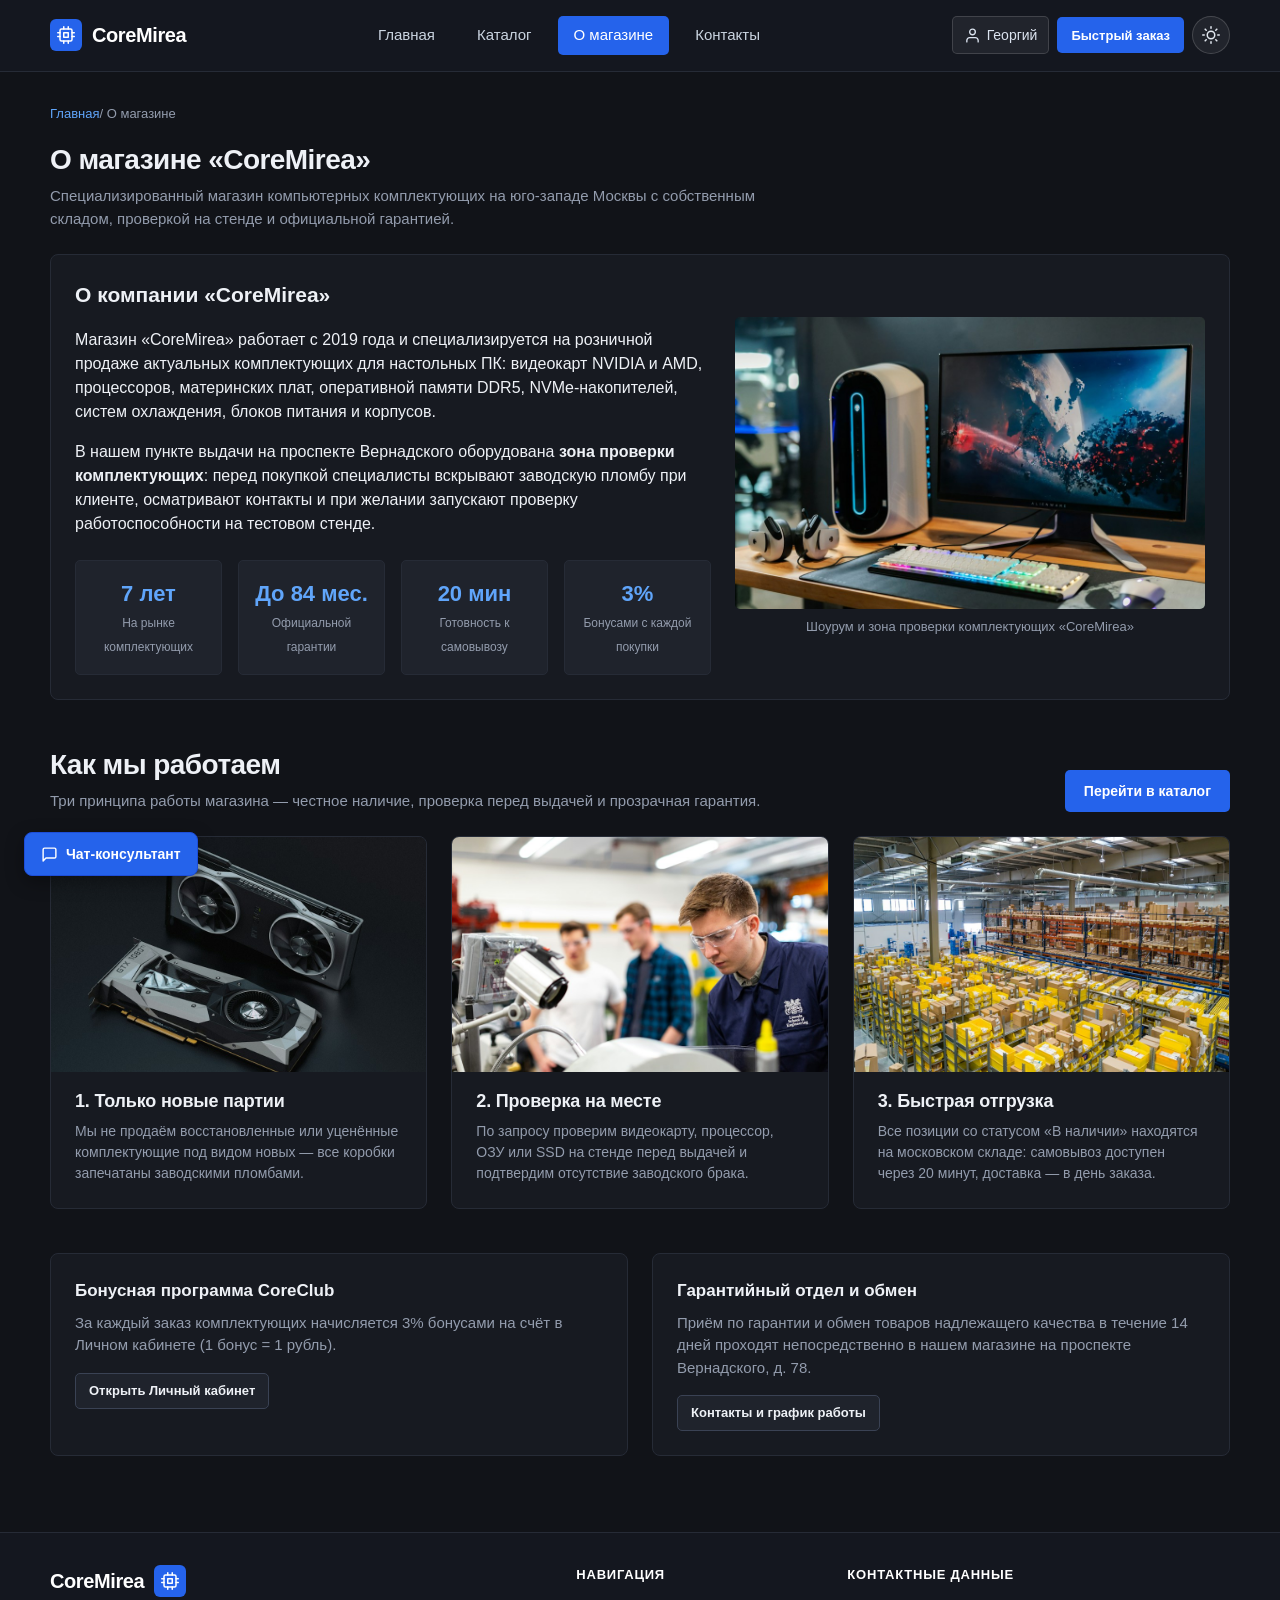
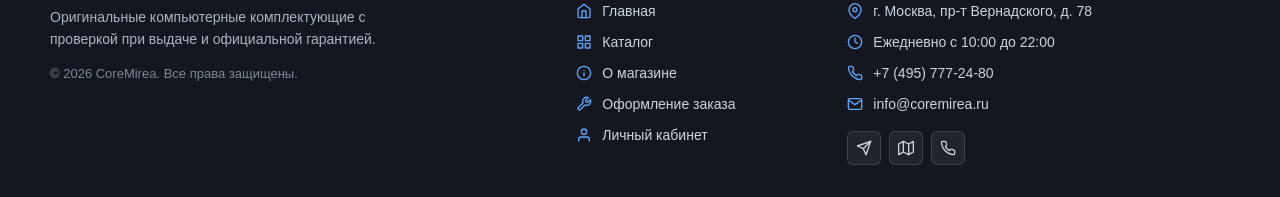
==== commit cb27823f: "refactor: remove favorites feature and promo codes" ====
--- a/about.html
+++ b/about.html
@@ -44,7 +44,6 @@
       </nav>
 
       <div class="site-header__actions" id="react-header-actions">
-        <a class="header-action-link" href="favorites.html">Избранное</a>
         <a class="header-action-link" href="account.html">Кабинет</a>
         <button class="button button--primary button--sm js-quick-order" type="button" data-product-id="1">Быстрый заказ</button>
       </div>
@@ -157,7 +156,7 @@
         <article class="contact-card">
           <h2 class="contact-card__title">Бонусная программа CoreClub</h2>
           <p class="section__text" style="margin-bottom: 16px;">
-            За каждый заказ начисляется 3% бонусами на счёт в Личном кабинете, а по промокоду <strong>WELCOME5</strong> действует скидка 5% на заказ комплектующих.
+            За каждый заказ комплектующих начисляется 3% бонусами на счёт в Личном кабинете (1 бонус = 1 рубль).
           </p>
           <div>
             <a class="button button--secondary button--sm" href="account.html">Открыть Личный кабинет</a>
@@ -246,14 +245,6 @@
               </a>
             </li>
             <li class="site-footer__item">
-              <a class="site-footer__link" href="favorites.html">
-                <svg class="site-footer__icon" viewBox="0 0 24 24" aria-hidden="true">
-                  <path d="M20.84 4.61a5.5 5.5 0 0 0-7.78 0L12 5.67l-1.06-1.06a5.5 5.5 0 0 0-7.78 7.78l1.06 1.06L12 21.23l7.78-7.78 1.06-1.06a5.5 5.5 0 0 0 0-7.78z"></path>
-                </svg>
-                <span>Избранное</span>
-              </a>
-            </li>
-            <li class="site-footer__item">
               <a class="site-footer__link" href="account.html">
                 <svg class="site-footer__icon" viewBox="0 0 24 24" aria-hidden="true">
                   <path d="M20 21v-2a4 4 0 0 0-4-4H8a4 4 0 0 0-4 4v2"></path>
--- a/css/style.css
+++ b/css/style.css
@@ -125,7 +125,6 @@
 .chat-msg,
 .chat-widget__chip,
 .account-card,
-.promo-card,
 .order-history-card,
 .empty-state,
 .success-message,
@@ -756,50 +755,6 @@
   background-color: var(--color-badge-new);
 }
 
-.fav-btn {
-  position: absolute;
-  top: var(--space-sm);
-  right: var(--space-sm);
-  z-index: 2;
-  display: inline-flex;
-  align-items: center;
-  justify-content: center;
-  width: 34px;
-  height: 34px;
-  padding: 0;
-  color: var(--color-white);
-  background-color: rgba(17, 19, 24, 0.76);
-  border: 1px solid rgba(255, 255, 255, 0.18);
-  border-radius: 6px;
-  cursor: pointer;
-  transition: background-color 0.18s ease, border-color 0.18s ease, color 0.18s ease;
-}
-
-.fav-btn svg {
-  width: 16px;
-  height: 16px;
-  fill: none;
-  stroke: currentColor;
-  stroke-width: 2;
-  stroke-linecap: round;
-  stroke-linejoin: round;
-}
-
-.fav-btn:hover {
-  border-color: #f87171;
-  color: #f87171;
-}
-
-.fav-btn--active {
-  color: #f87171;
-  background-color: rgba(220, 38, 38, 0.22);
-  border-color: #f87171;
-}
-
-.fav-btn--active svg {
-  fill: currentColor;
-}
-
 .product-card__meta {
   display: flex;
   justify-content: space-between;
@@ -1717,35 +1672,6 @@
   border-color: var(--color-success);
 }
 
-.promo-grid {
-  display: grid;
-  gap: var(--space-md);
-}
-
-.promo-card {
-  display: flex;
-  justify-content: space-between;
-  align-items: center;
-  flex-wrap: wrap;
-  gap: var(--space-md);
-  padding: var(--space-lg);
-  background-color: var(--color-surface);
-  border: 1px solid var(--color-border);
-  border-radius: var(--radius-md);
-}
-
-.promo-code {
-  display: inline-block;
-  padding: 4px 10px;
-  font-family: ui-monospace, SFMono-Regular, Menlo, Monaco, Consolas, monospace;
-  font-size: 15px;
-  font-weight: 700;
-  color: var(--color-primary-light);
-  background-color: var(--color-surface-alt);
-  border: 1px solid var(--color-border);
-  border-radius: 4px;
-}
-
 .empty-state {
   padding: var(--space-2xl) var(--space-lg);
   text-align: center;
--- a/css/responsive.css
+++ b/css/responsive.css
@@ -172,7 +172,6 @@
 .advantages-grid,
 .reviews__list,
 .contacts-grid,
-.promo-grid,
 .account-dashboard {
   grid-template-columns: 1fr;
 }
@@ -203,7 +202,6 @@
   }
 
   .contacts-grid,
-  .promo-grid,
   .account-dashboard {
     grid-template-columns: repeat(2, minmax(0, 1fr));
   }
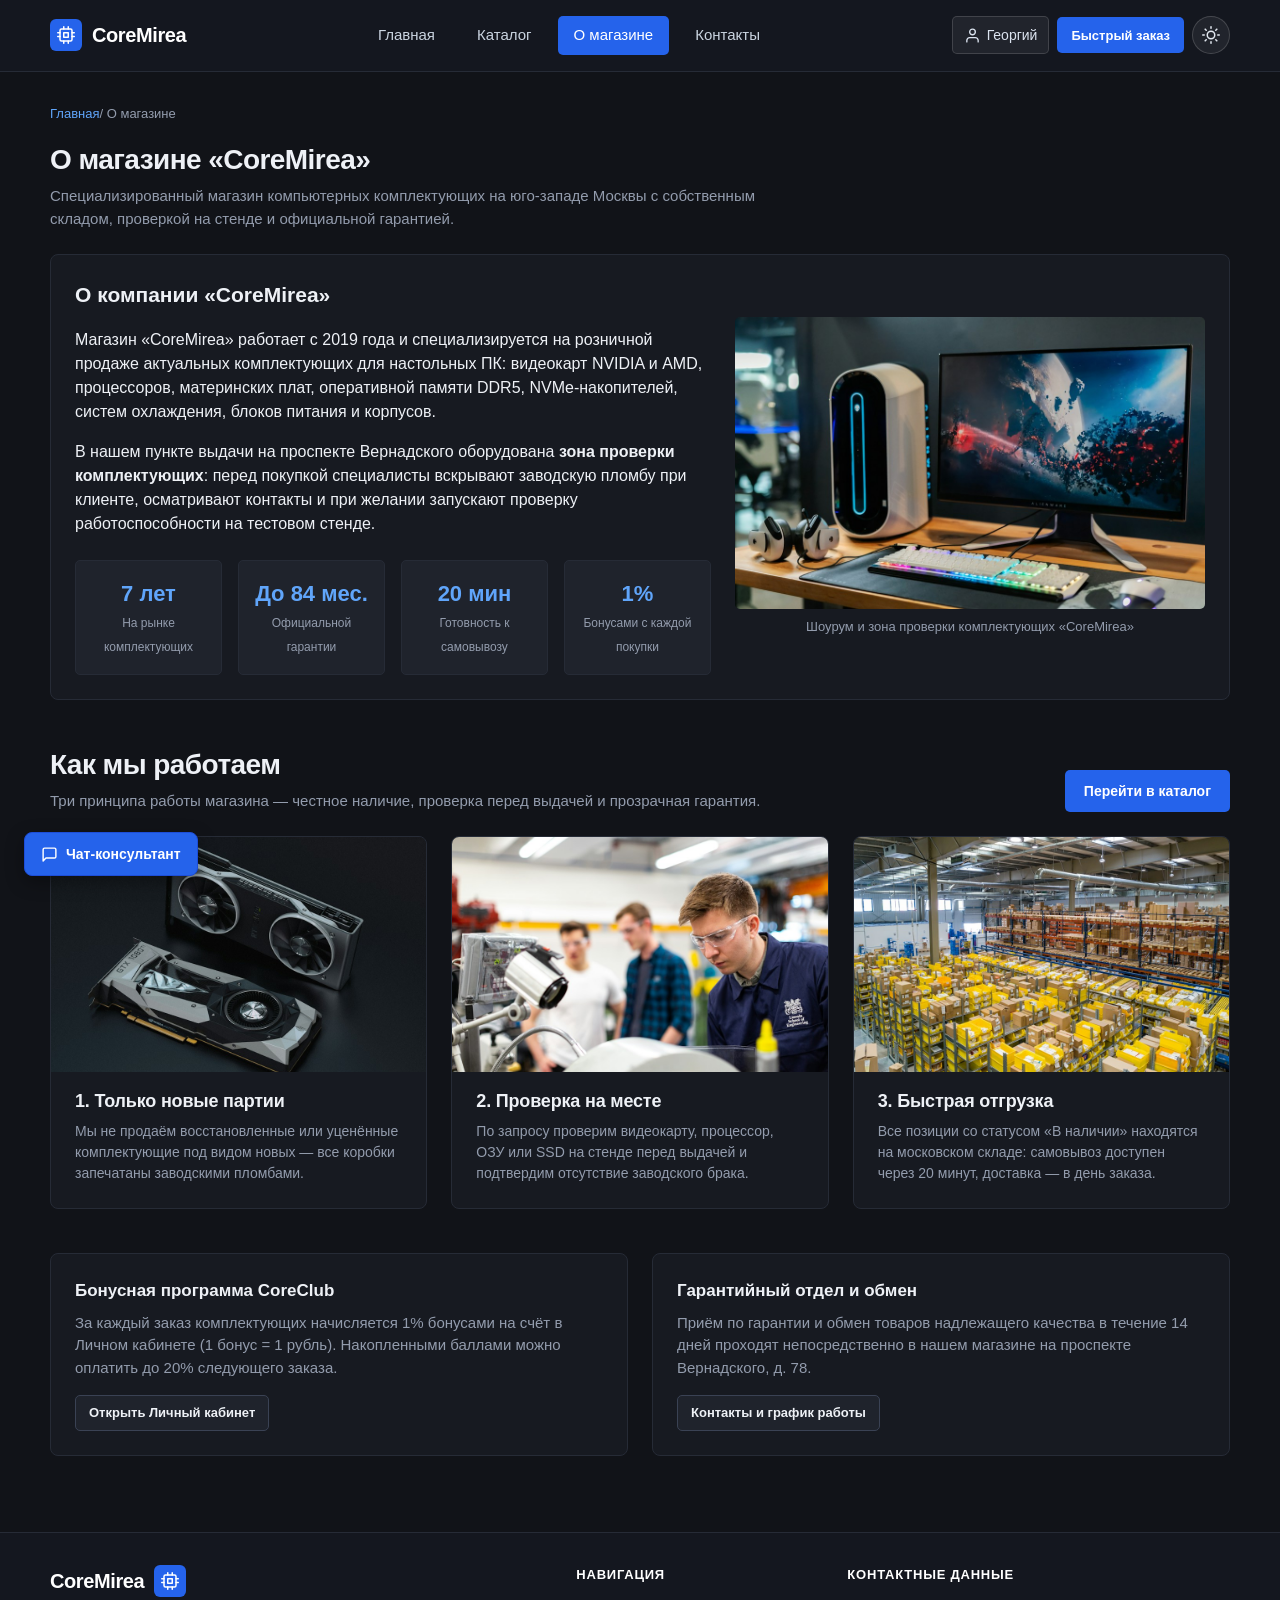
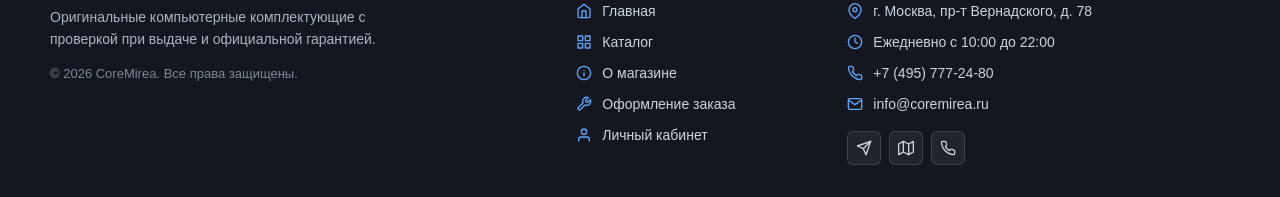
==== commit 4250ef83: "feat: animate theme toggle, add 1% bonus redemption and scrollable reviews carousel" ====
--- a/about.html
+++ b/about.html
@@ -88,7 +88,7 @@
               <span class="store-stats__label">Готовность к самовывозу</span>
             </div>
             <div class="store-stats__item">
-              <span class="store-stats__value">3%</span>
+              <span class="store-stats__value">1%</span>
               <span class="store-stats__label">Бонусами с каждой покупки</span>
             </div>
           </div>
@@ -156,7 +156,7 @@
         <article class="contact-card">
           <h2 class="contact-card__title">Бонусная программа CoreClub</h2>
           <p class="section__text" style="margin-bottom: 16px;">
-            За каждый заказ комплектующих начисляется 3% бонусами на счёт в Личном кабинете (1 бонус = 1 рубль).
+            За каждый заказ комплектующих начисляется 1% бонусами на счёт в Личном кабинете (1 бонус = 1 рубль). Накопленными баллами можно оплатить до 20% следующего заказа.
           </p>
           <div>
             <a class="button button--secondary button--sm" href="account.html">Открыть Личный кабинет</a>
@@ -381,6 +381,13 @@
         </div>
 
         <div class="order-form__field order-form__field--checkbox">
+          <label class="order-form__label" for="order-use-bonuses">
+            <input id="order-use-bonuses" name="use_bonuses" type="checkbox">
+            <span id="order-bonus-label">Списать бонусы CoreClub (до 20% заказа)</span>
+          </label>
+        </div>
+
+        <div class="order-form__field order-form__field--checkbox">
           <label class="order-form__label" for="order-agreement">
             <input id="order-agreement" name="agreement" type="checkbox" required checked>
             <span>Согласен с условиями гарантии и обработкой персональных данных *</span>
--- a/css/style.css
+++ b/css/style.css
@@ -348,21 +348,28 @@
 }
 
 .theme-toggle {
+  position: relative;
   display: inline-flex;
   align-items: center;
   justify-content: center;
   width: 38px;
   height: 38px;
   padding: 0;
+  overflow: hidden;
   color: #e2e8f0;
   background-color: rgba(255, 255, 255, 0.06);
   border: 1px solid rgba(255, 255, 255, 0.16);
   border-radius: 50%;
   cursor: pointer;
-  transition: background-color 0.18s ease, border-color 0.18s ease, color 0.18s ease;
-}
-
-.theme-toggle svg {
+  transition: background-color 0.28s ease, border-color 0.28s ease, color 0.28s ease, transform 0.18s ease;
+}
+
+.theme-toggle:active {
+  transform: scale(0.92);
+}
+
+.theme-toggle__icon {
+  position: absolute;
   width: 18px;
   height: 18px;
   fill: none;
@@ -370,6 +377,29 @@
   stroke-width: 2;
   stroke-linecap: round;
   stroke-linejoin: round;
+  transition: transform 0.42s cubic-bezier(0.34, 1.56, 0.64, 1), opacity 0.28s ease;
+}
+
+.theme-toggle__icon--sun {
+  opacity: 1;
+  transform: rotate(0deg) scale(1);
+}
+
+.theme-toggle__icon--moon {
+  opacity: 0;
+  transform: rotate(-90deg) scale(0.45);
+}
+
+.theme-toggle--light .theme-toggle__icon--sun,
+html[data-theme="light"] .theme-toggle__icon--sun {
+  opacity: 0;
+  transform: rotate(90deg) scale(0.45);
+}
+
+.theme-toggle--light .theme-toggle__icon--moon,
+html[data-theme="light"] .theme-toggle__icon--moon {
+  opacity: 1;
+  transform: rotate(0deg) scale(1);
 }
 
 .theme-toggle:hover {
@@ -829,22 +859,97 @@
 }
 
 /* ===============================
-   10. Отзывы покупателей
+   10. Отзывы покупателей (листаемая карусель + hover-анимация)
    =============================== */
+
+.reviews__controls {
+  display: inline-flex;
+  align-items: center;
+  gap: 8px;
+}
+
+.reviews__nav-btn {
+  display: inline-flex;
+  align-items: center;
+  justify-content: center;
+  width: 40px;
+  height: 40px;
+  padding: 0;
+  color: var(--color-text);
+  background-color: var(--color-surface);
+  border: 1px solid var(--color-border-strong);
+  border-radius: var(--radius-sm);
+  cursor: pointer;
+  transition: background-color 0.18s ease, border-color 0.18s ease, color 0.18s ease, transform 0.15s ease;
+}
+
+.reviews__nav-btn svg {
+  width: 18px;
+  height: 18px;
+  fill: none;
+  stroke: currentColor;
+  stroke-width: 2;
+  stroke-linecap: round;
+  stroke-linejoin: round;
+}
+
+.reviews__nav-btn:hover:not(:disabled) {
+  color: var(--color-white);
+  background-color: var(--color-primary);
+  border-color: var(--color-primary);
+}
+
+.reviews__nav-btn:active:not(:disabled) {
+  transform: scale(0.95);
+}
+
+.reviews__nav-btn:disabled {
+  opacity: 0.4;
+  cursor: not-allowed;
+}
 
 .reviews__list {
   display: grid;
-  gap: var(--space-lg);
+  grid-auto-flow: column;
+  grid-auto-columns: calc(100% - 12px);
+  gap: var(--space-md);
+  overflow-x: auto;
+  scroll-snap-type: x mandatory;
+  scroll-behavior: smooth;
+  padding: 8px 2px 14px;
+  scrollbar-width: thin;
+  scrollbar-color: var(--color-border-strong) transparent;
+}
+
+.reviews__list::-webkit-scrollbar {
+  height: 6px;
+}
+
+.reviews__list::-webkit-scrollbar-track {
+  background: transparent;
+}
+
+.reviews__list::-webkit-scrollbar-thumb {
+  background-color: var(--color-border-strong);
+  border-radius: 3px;
 }
 
 .review-card {
   display: flex;
   flex-direction: column;
+  scroll-snap-align: start;
   padding: var(--space-lg);
   background-color: var(--color-surface);
   border: 1px solid var(--color-border);
   border-top: 3px solid var(--color-primary);
   border-radius: var(--radius-md);
+  transition: transform 0.24s ease, border-color 0.24s ease, box-shadow 0.24s ease, background-color 0.25s ease;
+}
+
+.review-card:hover {
+  transform: translateY(-5px);
+  border-color: var(--color-primary);
+  box-shadow: 0 12px 26px rgba(0, 0, 0, 0.24);
 }
 
 .review-card__top {
--- a/css/responsive.css
+++ b/css/responsive.css
@@ -170,7 +170,6 @@
 
 .products-grid,
 .advantages-grid,
-.reviews__list,
 .contacts-grid,
 .account-dashboard {
   grid-template-columns: 1fr;
@@ -198,7 +197,7 @@
   }
 
   .reviews__list {
-    grid-template-columns: repeat(2, minmax(0, 1fr));
+    grid-auto-columns: calc((100% - 16px) / 2);
   }
 
   .contacts-grid,
@@ -217,7 +216,8 @@
   }
 
   .reviews__list {
-    grid-template-columns: repeat(3, minmax(0, 1fr));
+    grid-auto-columns: calc((100% - 40px) / 3);
+    gap: 20px;
   }
 }
 
